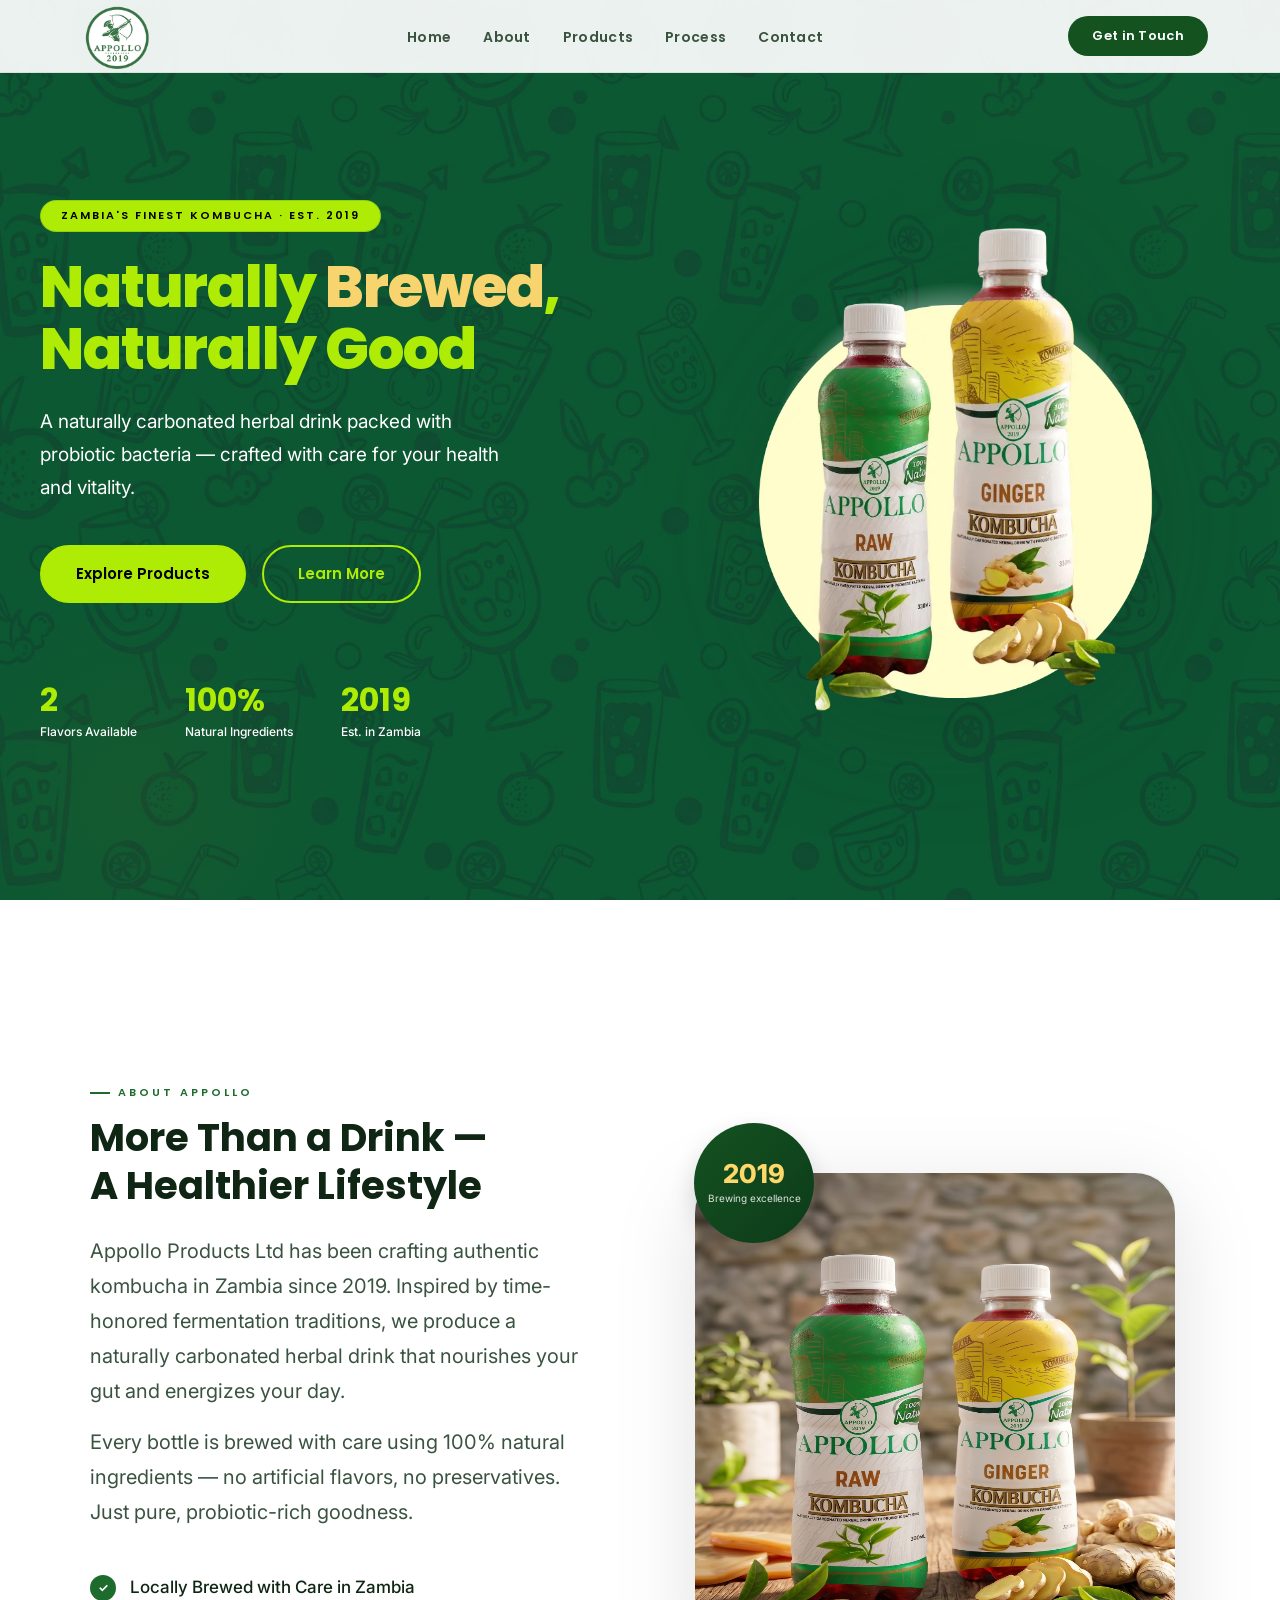
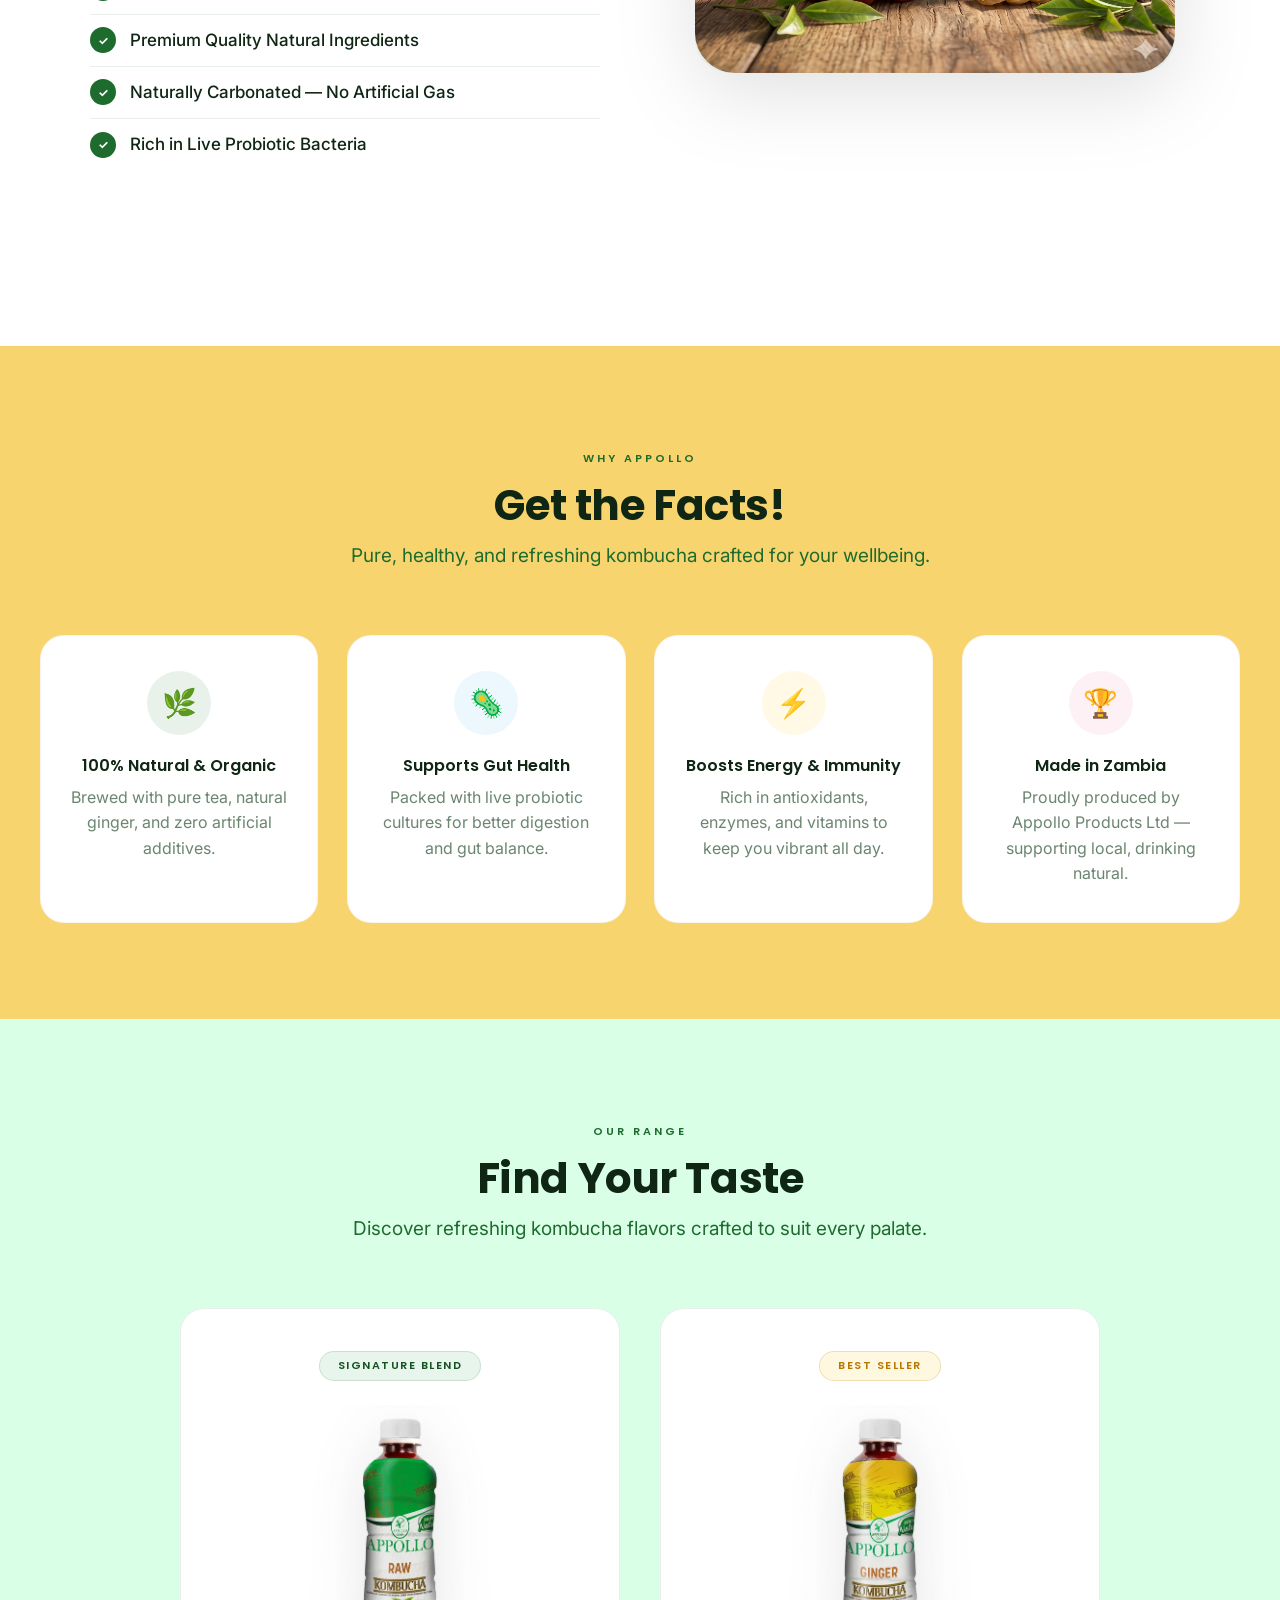
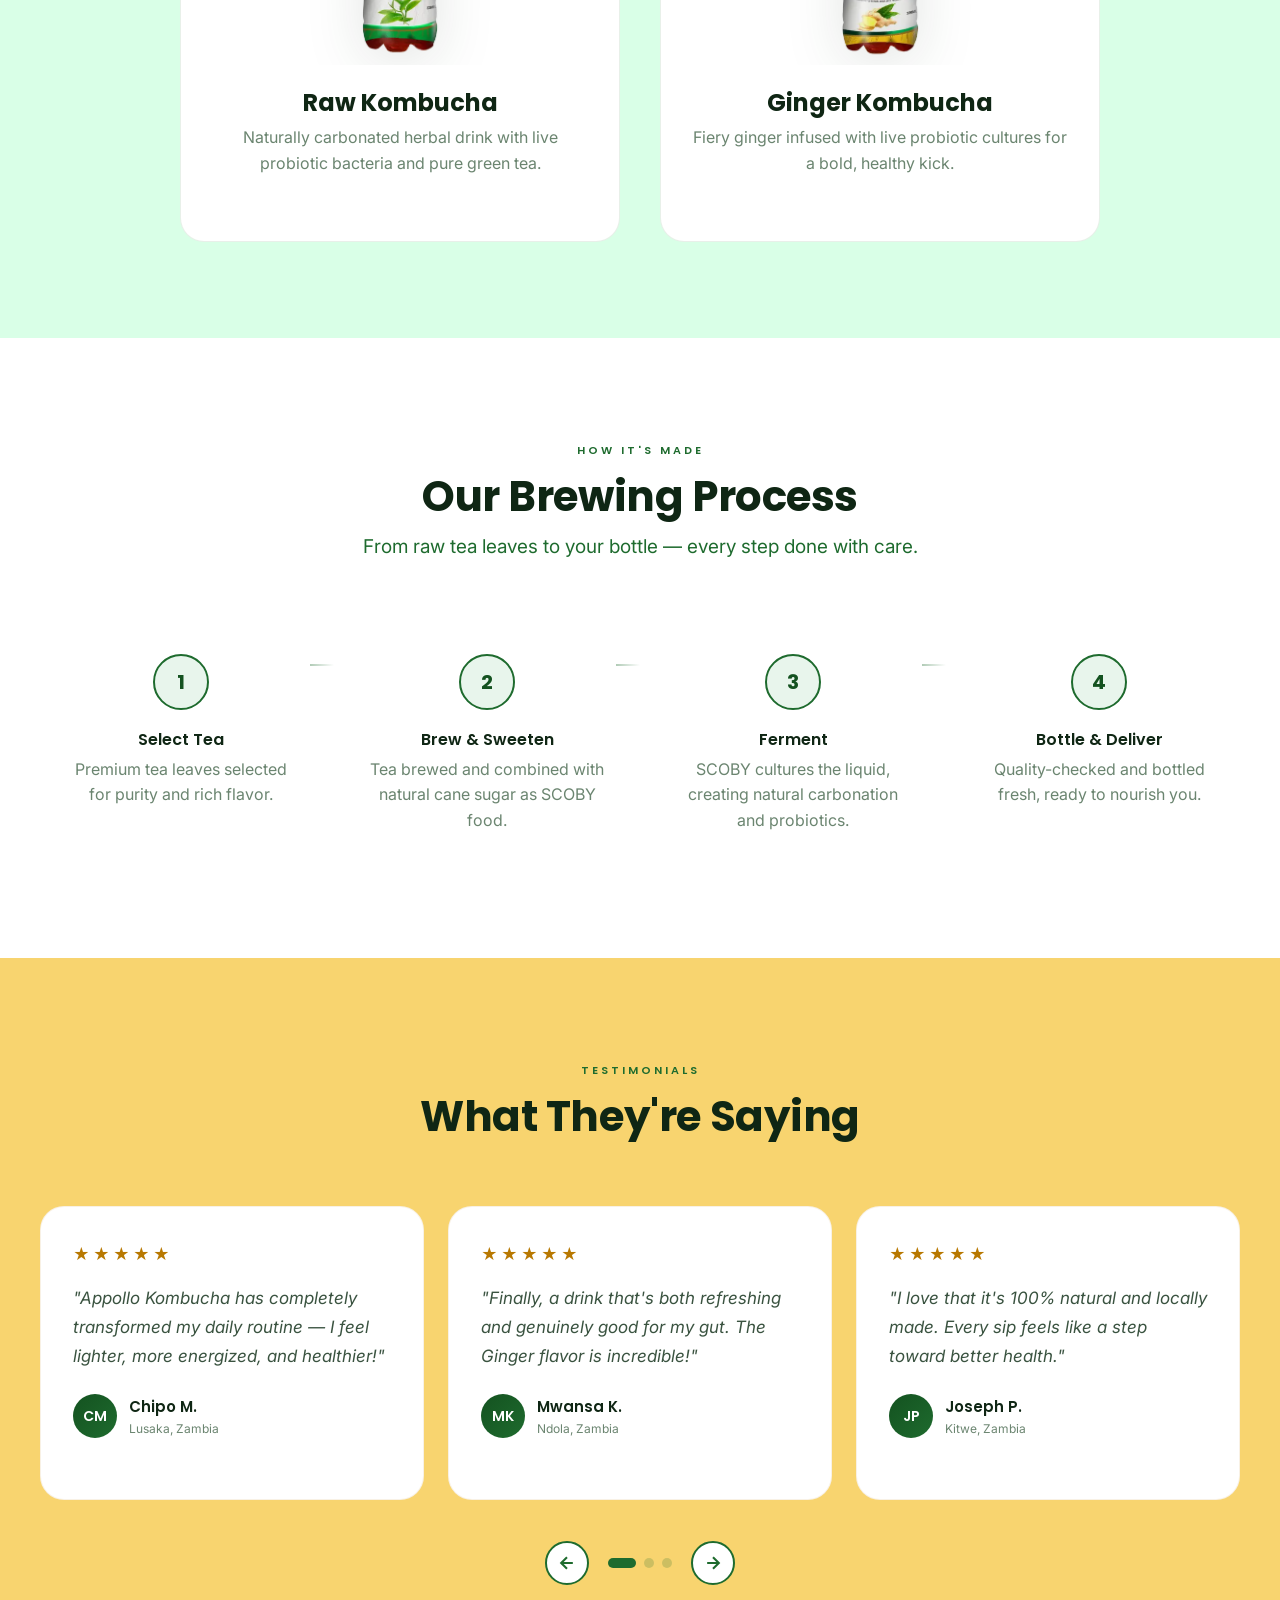
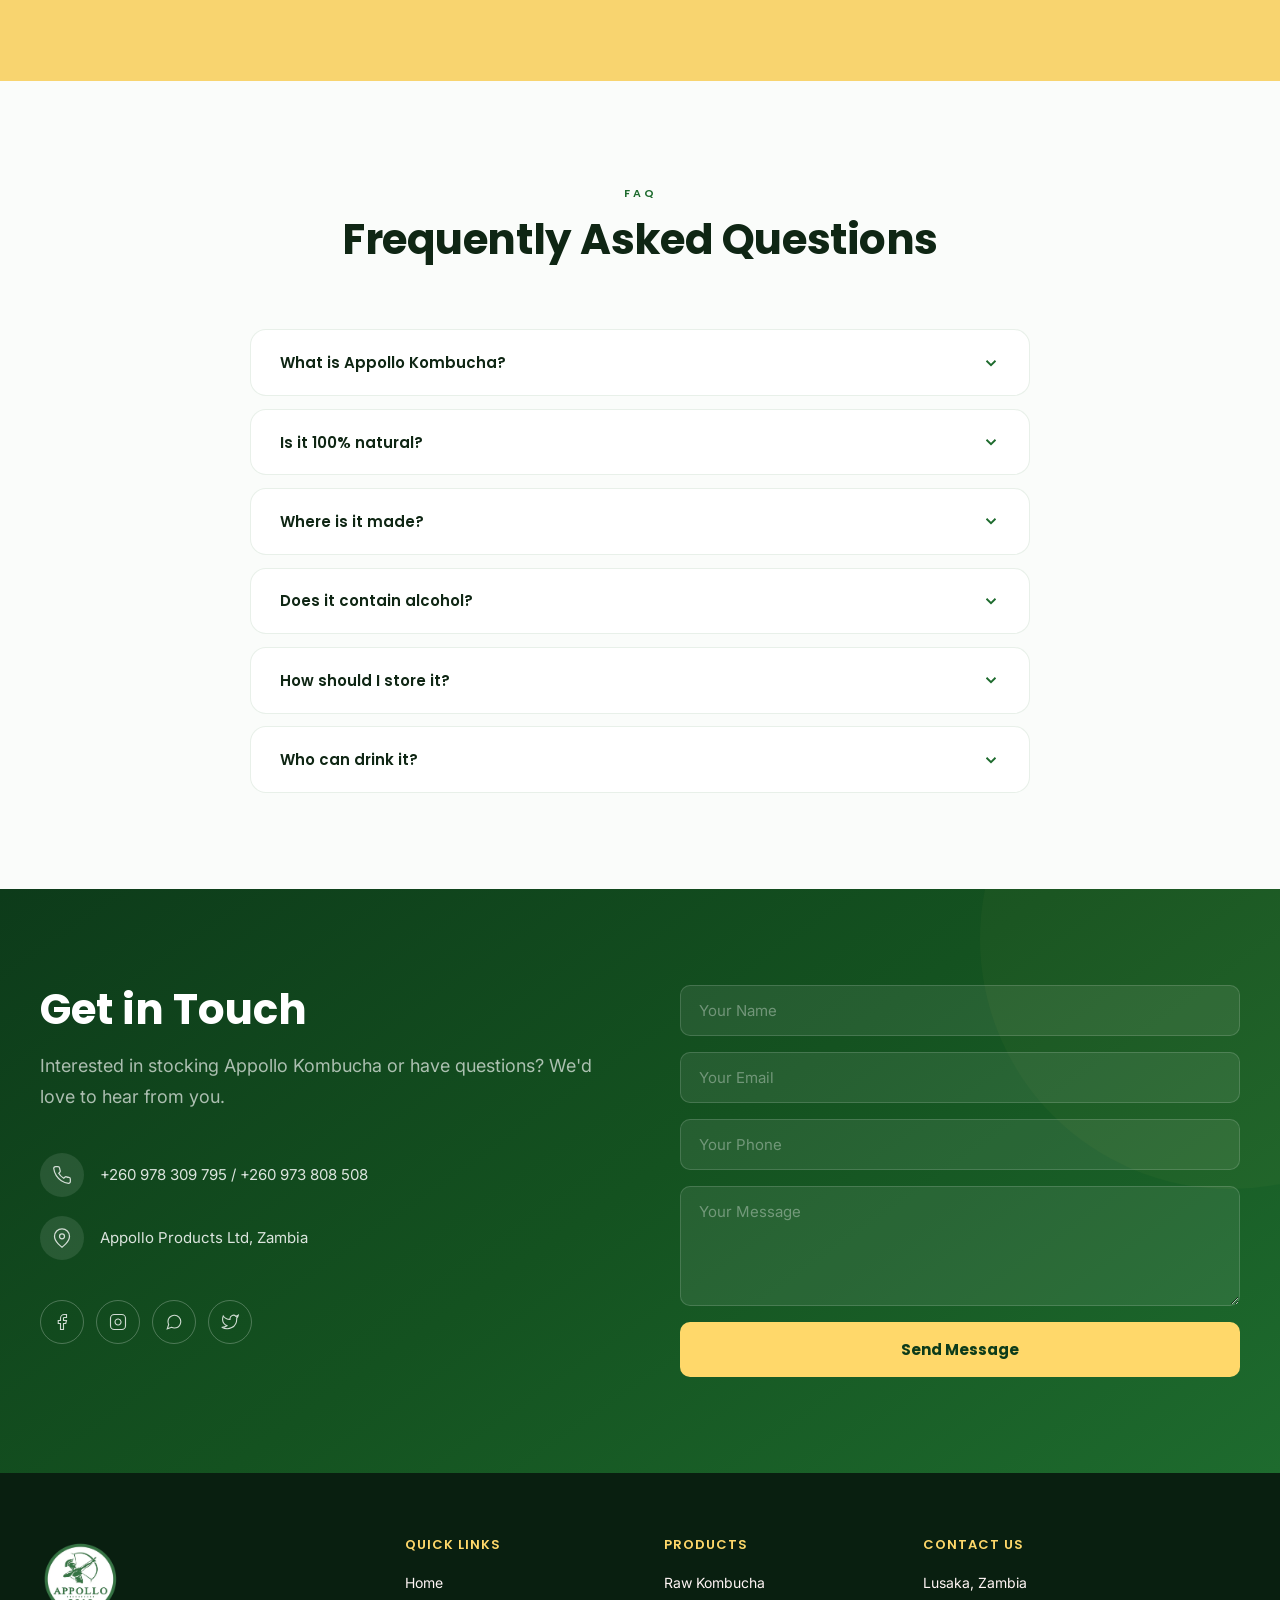
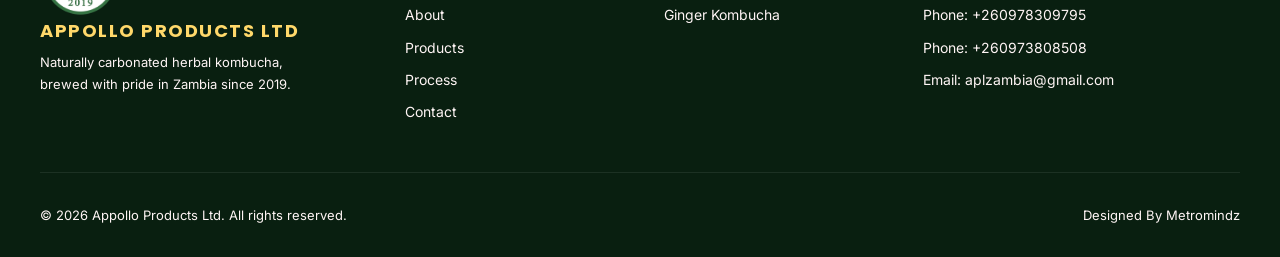
==== index.html @ c28f6962 "Add files via upload" ====
<!DOCTYPE html>
<html lang="en">

<head>
  <meta charset="UTF-8">
  <meta name="viewport" content="width=device-width, initial-scale=1.0">
  <title>Appollo Products | Home</title>
  <meta name="description"
    content="Appollo Products Ltd crafts Zambia's finest naturally carbonated kombucha since 2019. 100% natural, probiotic-rich, brewed with care.">
  <link rel="preconnect" href="https://fonts.googleapis.com">
  <link rel="preconnect" href="https://fonts.gstatic.com" crossorigin>
  <link
    href="https://fonts.googleapis.com/css2?family=Inter:wght@300;400;500;600&family=Poppins:wght@400;500;600;700;800&display=swap"
    rel="stylesheet">
  <link rel="stylesheet" href="style.css">
  <link rel="icon" type="image/ico" href="Assets/favicon.ico">

  <style>
    /* ═══════════════════════════════════════════════
       GLOBAL & RESPONSIVE FIXES
    ═══════════════════════════════════════════════ */
    html, body {
      width: 100%;
      margin: 0;
      padding: 0;
      overflow-x: hidden; /* Prevent horizontal scroll / white space on right */
      position: relative;
    }

    /* ═══════════════════════════════════════════════
       ABOUT SECTION — fixes
    ═══════════════════════════════════════════════ */

    /* Desktop: increase image size and optimize layout */
    .about-grid {
      gap: 5rem !important;
      align-items: center;
      max-width: 1100px;
      margin: 0 auto;
    }

    /* The image wrapper — larger for desktop */
    .about-img-wrap {
      position: relative;
      display: flex;
      align-items: center;
      justify-content: center;
    }

    .about-img-wrap img {
      width: 100%;
      max-width: 480px; /* Increased to 480px for better impact */
      height: auto;
      display: block;
      margin: 0 auto;
      filter: drop-shadow(0 20px 40px rgba(0,0,0,0.12));
    }

    /* Reduce vertical padding in About section to fix "empty space" */
    .about .section-inner {
      padding: 4rem 2rem !important;
    }

    /* ── TABLET (max 900px): side-by-side, compact ── */
    @media (max-width: 900px) {
      .about-grid {
        display: grid !important;
        grid-template-columns: 1fr 1fr !important;
        gap: 1.5rem !important;
        align-items: center;
      }

      .about-img-wrap img {
        max-width: 260px;
      }

      .about-visual-col {
        order: 2;
      }

      .about-text-col {
        order: 1;
      }
    }

    /* ── MOBILE (max 640px): stack, generous image size ── */
    @media (max-width: 640px) {
      .about-grid {
        display: flex !important;
        flex-direction: column !important;
        gap: 1.5rem !important;
      }

      /* Image goes above text on mobile */
      .about-visual-col {
        order: 1;
        width: 100%;
      }

      .about-text-col {
        order: 2;
        width: 100%;
      }

      .about-img-wrap {
        max-width: 300px;
        margin: 0 auto;
      }

      .about-img-wrap img {
        max-width: 100%;
        width: 100%;
      }

      /* Scale badge to match larger image */
      .since-badge {
        right: 0rem !important;
        bottom: 0.5rem !important;
        padding: 0.6rem 1rem !important;
        font-size: 13px !important;
      }

      .since-badge .year {
        font-size: 22px !important;
      }

      /* Tighten text */
      .about-text-col h2 {
        font-size: clamp(24px, 6vw, 34px) !important;
      }

      .about-text-col p {
        font-size: 15px !important;
        line-height: 1.7 !important;
        margin-bottom: 1rem !important;
      }

      .about-features li {
        font-size: 13.5px !important;
        gap: 0.5rem !important;
      }

      .about .section-inner {
        padding: 2.5rem 1.25rem !important;
      }
    }

    /* ── Very small phones (max 400px) ── */
    @media (max-width: 400px) {
      .about-img-wrap {
        max-width: 240px;
      }

      .about-text-col h2 {
        font-size: clamp(22px, 6vw, 28px) !important;
      }
    }

    /* ═══════════════════════════════════════════════
       PROCESS SECTION — reduce excessive gap between steps
    ═══════════════════════════════════════════════ */

    /* Desktop: tighten step grid */
    .process-steps {
      gap: 1.5rem !important;
    }

    .step {
      padding: 1.75rem 1.5rem !important;
    }

    /* Connector line between steps — hide on mobile */
    @media (max-width: 768px) {
      .process-steps {
        display: grid !important;
        grid-template-columns: 1fr 1fr !important;
        gap: 1rem !important;
      }

      .step {
        padding: 1.4rem 1.25rem !important;
      }

      .step-num {
        width: 42px !important;
        height: 42px !important;
        font-size: 16px !important;
        margin-bottom: 0.75rem !important;
      }

      .step h3 {
        font-size: 15px !important;
        margin-bottom: 0.4rem !important;
      }

      .step p {
        font-size: 13.5px !important;
        line-height: 1.55 !important;
      }

      .process .section-inner {
        padding-bottom: 3rem !important;
      }
    }

    @media (max-width: 480px) {
      .process-steps {
        grid-template-columns: 1fr 1fr !important;
        gap: 0.75rem !important;
      }

      .step {
        padding: 1.2rem 1rem !important;
      }

      .step p {
        font-size: 12.5px !important;
      }
    }

    @media (max-width: 360px) {
      /* Very tiny screens: single column */
      .process-steps {
        grid-template-columns: 1fr !important;
        gap: 0.75rem !important;
      }
    }

    /* ═══════════════════════════════════════════════
       GENERAL MOBILE POLISH
    ═══════════════════════════════════════════════ */

    /* Benefits grid — 2 cols on tablet/mobile */
    @media (max-width: 768px) {
      .benefits-grid {
        grid-template-columns: 1fr 1fr !important;
        gap: 1rem !important;
      }

      .benefit-card {
        padding: 1.4rem 1.2rem !important;
      }

      .benefit-card h3 {
        font-size: 14px !important;
      }

      .benefit-card p {
        font-size: 13px !important;
      }
    }

    @media (max-width: 400px) {
      .benefits-grid {
        grid-template-columns: 1fr 1fr !important;
        gap: 0.75rem !important;
      }
    }

    /* Products grid — stack on small mobile */
    @media (max-width: 540px) {
      .products-grid {
        grid-template-columns: 1fr !important;
        max-width: 320px;
        margin: 0 auto;
      }
    }

    /* Hero stats — consistent spacing and wrapping */
    @media (max-width: 480px) {
      .hero-stats {
        gap: 1.5rem 1rem !important;
        flex-wrap: wrap;
        justify-content: center;
        max-width: 100%;
      }

      .stat-item {
        min-width: 70px;
        text-align: center;
        flex: 1 1 30%;
      }
    }

    /* Contact grid — stack properly on mobile */
    @media (max-width: 768px) {
      .contact-grid {
        gap: 2rem !important;
      }
    }

    /* FAQ — tighten on mobile */
    @media (max-width: 480px) {
      .faq-q {
        font-size: 14px !important;
        padding: 1rem 1.1rem !important;
      }

      .faq-a p {
        font-size: 13.5px !important;
        padding: 0 1.1rem 1rem !important;
      }
    }

    /* Section headers — scale down gracefully */
    @media (max-width: 480px) {
      .section-header h2 {
        font-size: clamp(22px, 6vw, 30px) !important;
      }

      .section-header p {
        font-size: 14px !important;
      }
    }

    /* Footer — tighten on mobile */
    @media (max-width: 640px) {
      .footer-top {
        gap: 1.5rem !important;
      }

      .footer-brand-col {
        grid-column: 1 / -1 !important;
      }
    }
  </style>
</head>

<body>
  <!-- NAV -->
  <nav id="navbar">
    <div class="nav-inner">
      <a href="#hero" class="nav-logo" id="navLogo">
        <img src="Assets/LOGO (2).webp" alt="Appollo Logo" class="nav-logo-img">
      </a>
      <ul class="nav-links" id="navLinks">
        <li><a href="#Hero" class="nav-link active">Home</a></li>
        <li><a href="about.html" class="nav-link">About</a></li>
        <li><a href="products.html" class="nav-link">Products</a></li>
        <li><a href="process.html" class="nav-link">Process</a></li>
        <li><a href="contact.html" class="nav-link">Contact</a></li>
      </ul>
      <a href="contact.html" class="nav-cta" id="navCta">Get in Touch</a>
      <button class="mobile-toggle" id="mobileToggle" aria-label="Toggle menu">
        <span></span><span></span><span></span>
      </button>
    </div>
  </nav>

  <!-- HERO -->
  <section class="hero" id="hero">
    <div class="hero-bg-shapes">
      <div class="shape shape-1"></div>
      <div class="shape shape-2"></div>
      <div class="shape shape-3"></div>
    </div>
    <div class="hero-content">
      <div class="hero-text">
        <div class="hero-badge reveal-up">Zambia's Finest Kombucha · Est. 2019</div>
        <h1 class="reveal-up">Naturally <span>Brewed</span>,<br>Naturally Good</h1>
        <p class="hero-sub reveal-up">A naturally carbonated herbal drink packed with probiotic bacteria — crafted with
          care for your health and vitality.</p>

        <div class="hero-image mobile-hero-image reveal-up">
          <div class="hero-img-glow"></div>
          <div class="hero-img-container">
            <img src="Assets/appollo.webp" alt="Appollo Raw and Ginger Kombucha" />
          </div>
        </div>

        <div class="hero-buttons reveal-up">
          <a href="products.html" class="btn-primary">Explore Products</a>
          <a href="about.html" class="btn-outline">Learn More</a>
        </div>
        <div class="hero-stats reveal-up">
          <div class="stat-item">
            <div class="stat-num">2</div>
            <div class="stat-label">Flavors Available</div>
          </div>
          <div class="stat-item">
            <div class="stat-num">100%</div>
            <div class="stat-label">Natural Ingredients</div>
          </div>
          <div class="stat-item">
            <div class="stat-num">2019</div>
            <div class="stat-label">Est. in Zambia</div>
          </div>
        </div>
      </div>
      <div class="hero-image desktop-hero-image reveal-up">
        <div class="hero-img-glow"></div>
        <div class="hero-img-container">
          <img src="Assets/appollo.webp" alt="Appollo Raw and Ginger Kombucha" />
        </div>
      </div>
    </div>
  </section>

  <!-- ABOUT -->
  <section class="about" id="about">
    <div class="section-inner">
      <div class="about-grid">
        <div class="about-text-col reveal-left">
          <div class="section-label">About Appollo</div>
          <h2>More Than a Drink —<br>A Healthier Lifestyle</h2>
          <p>Appollo Products Ltd has been crafting authentic kombucha in Zambia since 2019. Inspired by time-honored
            fermentation traditions, we produce a naturally carbonated herbal drink that nourishes your gut and
            energizes your day.</p>
          <p>Every bottle is brewed with care using 100% natural ingredients — no artificial flavors, no preservatives.
            Just pure, probiotic-rich goodness.</p>
          <ul class="about-features">
            <li>
              <div class="check">✓</div> Locally Brewed with Care in Zambia
            </li>
            <li>
              <div class="check">✓</div> Premium Quality Natural Ingredients
            </li>
            <li>
              <div class="check">✓</div> Naturally Carbonated — No Artificial Gas
            </li>
            <li>
              <div class="check">✓</div> Rich in Live Probiotic Bacteria
            </li>
          </ul>
        </div>
        <div class="about-visual-col reveal-right">
          <div class="about-img-wrap">
            <img src="Assets/botle.png" alt="Appollo Raw Kombucha" />
            <div class="since-badge">
              <div class="year">2019</div>
              <div class="year-label">Brewing excellence</div>
            </div>
          </div>
        </div>
      </div>
    </div>
  </section>

  <!-- BENEFITS -->
  <section class="benefits" id="benefits">
    <div class="section-inner">
      <div class="section-header reveal-up">
        <div class="section-label">Why Appollo</div>
        <h2>Get the Facts!</h2>
        <p>Pure, healthy, and refreshing kombucha crafted for your wellbeing.</p>
      </div>
      <div class="benefits-grid stagger">
        <div class="benefit-card">
          <div class="benefit-icon" style="background:rgba(46,125,50,0.1);">🌿</div>
          <h3>100% Natural & Organic</h3>
          <p>Brewed with pure tea, natural ginger, and zero artificial additives.</p>
        </div>
        <div class="benefit-card">
          <div class="benefit-icon" style="background:rgba(33,150,243,0.08);">🦠</div>
          <h3>Supports Gut Health</h3>
          <p>Packed with live probiotic cultures for better digestion and gut balance.</p>
        </div>
        <div class="benefit-card">
          <div class="benefit-icon" style="background:rgba(255,193,7,0.1);">⚡</div>
          <h3>Boosts Energy & Immunity</h3>
          <p>Rich in antioxidants, enzymes, and vitamins to keep you vibrant all day.</p>
        </div>
        <div class="benefit-card">
          <div class="benefit-icon" style="background:rgba(233,30,99,0.06);">🏆</div>
          <h3>Made in Zambia</h3>
          <p>Proudly produced by Appollo Products Ltd — supporting local, drinking natural.</p>
        </div>
      </div>
    </div>
  </section>

  <!-- PRODUCTS -->
  <section class="products" id="products">
    <div class="section-inner">
      <div class="section-header reveal-up">
        <div class="section-label">Our Range</div>
        <h2>Find Your Taste</h2>
        <p>Discover refreshing kombucha flavors crafted to suit every palate.</p>
      </div>
      <div class="products-grid stagger">
        <div class="product-card" id="product-raw">
          <div class="product-badge badge-green">Signature Blend</div>
          <div class="product-img-container">
            <img src="Assets/Raww.webp" alt="Appollo Raw Kombucha" />
          </div>
          <h3>Raw Kombucha</h3>
          <p class="product-sub">Naturally carbonated herbal drink with live probiotic bacteria and pure green tea.</p>
        </div>
        <div class="product-card" id="product-ginger">
          <div class="product-badge badge-gold">Best Seller</div>
          <div class="product-img-container">
            <img src="Assets/Gingerr.webp" alt="Appollo Ginger Kombucha" />
          </div>
          <h3>Ginger Kombucha</h3>
          <p class="product-sub">Fiery ginger infused with live probiotic cultures for a bold, healthy kick.</p>
        </div>
      </div>
    </div>
  </section>

  <!-- PROCESS -->
  <section class="process" id="process">
    <div class="section-inner">
      <div class="section-header reveal-up">
        <div class="section-label">How It's Made</div>
        <h2>Our Brewing Process</h2>
        <p>From raw tea leaves to your bottle — every step done with care.</p>
      </div>
      <div class="process-steps stagger">
        <div class="step">
          <div class="step-num">1</div>
          <h3>Select Tea</h3>
          <p>Premium tea leaves selected for purity and rich flavor.</p>
        </div>
        <div class="step">
          <div class="step-num">2</div>
          <h3>Brew & Sweeten</h3>
          <p>Tea brewed and combined with natural cane sugar as SCOBY food.</p>
        </div>
        <div class="step">
          <div class="step-num">3</div>
          <h3>Ferment</h3>
          <p>SCOBY cultures the liquid, creating natural carbonation and probiotics.</p>
        </div>
        <div class="step">
          <div class="step-num">4</div>
          <h3>Bottle & Deliver</h3>
          <p>Quality-checked and bottled fresh, ready to nourish you.</p>
        </div>
      </div>
    </div>
  </section>

  <!-- TESTIMONIALS -->
  <section class="testimonials" id="testimonials">
    <div class="section-inner">
      <div class="section-header reveal-up">
        <div class="section-label">Testimonials</div>
        <h2>What They're Saying</h2>
      </div>
      <div class="testimonials-slider reveal-up" id="testimonialSlider">
        <div class="slider-track" id="sliderTrack">
          <div class="testimonial-card">
            <div class="stars">★★★★★</div>
            <p>"Appollo Kombucha has completely transformed my daily routine — I feel lighter, more energized, and healthier!"</p>
            <div class="testimonial-author">
              <div class="author-avatar">CM</div>
              <div>
                <div class="author-name">Chipo M.</div>
                <div class="author-loc">Lusaka, Zambia</div>
              </div>
            </div>
          </div>
          <div class="testimonial-card">
            <div class="stars">★★★★★</div>
            <p>"Finally, a drink that's both refreshing and genuinely good for my gut. The Ginger flavor is incredible!"</p>
            <div class="testimonial-author">
              <div class="author-avatar">MK</div>
              <div>
                <div class="author-name">Mwansa K.</div>
                <div class="author-loc">Ndola, Zambia</div>
              </div>
            </div>
          </div>
          <div class="testimonial-card">
            <div class="stars">★★★★★</div>
            <p>"I love that it's 100% natural and locally made. Every sip feels like a step toward better health."</p>
            <div class="testimonial-author">
              <div class="author-avatar">JP</div>
              <div>
                <div class="author-name">Joseph P.</div>
                <div class="author-loc">Kitwe, Zambia</div>
              </div>
            </div>
          </div>
          <div class="testimonial-card">
            <div class="stars">★★★★★</div>
            <p>"The quality is outstanding. You can tell it's made with real ingredients and true passion for wellness."</p>
            <div class="testimonial-author">
              <div class="author-avatar">TN</div>
              <div>
                <div class="author-name">Thandi N.</div>
                <div class="author-loc">Livingstone, Zambia</div>
              </div>
            </div>
          </div>
          <div class="testimonial-card">
            <div class="stars">★★★★★</div>
            <p>"I switched from sugary sodas to Appollo and my energy levels have never been better. Truly a game changer!"</p>
            <div class="testimonial-author">
              <div class="author-avatar">BM</div>
              <div>
                <div class="author-name">Bwalya M.</div>
                <div class="author-loc">Kabwe, Zambia</div>
              </div>
            </div>
          </div>
        </div>
        <div class="slider-controls">
          <button class="slider-btn" id="sliderPrev" aria-label="Previous">
            <svg width="20" height="20" viewBox="0 0 24 24" fill="none" stroke="currentColor" stroke-width="2.5"><path d="M19 12H5M12 19l-7-7 7-7"/></svg>
          </button>
          <div class="slider-dots" id="sliderDots"></div>
          <button class="slider-btn" id="sliderNext" aria-label="Next">
            <svg width="20" height="20" viewBox="0 0 24 24" fill="none" stroke="currentColor" stroke-width="2.5"><path d="M5 12h14M12 5l7 7-7 7"/></svg>
          </button>
        </div>
      </div>
    </div>
  </section>

  <!-- FAQ -->
  <section class="faq" id="faq">
    <div class="section-inner">
      <div class="section-header reveal-up">
        <div class="section-label">FAQ</div>
        <h2>Frequently Asked Questions</h2>
      </div>
      <div class="faq-list stagger">
        <div class="faq-item" id="faq-1">
          <button class="faq-q" aria-expanded="false">
            What is Appollo Kombucha?
            <span class="faq-arrow">
              <svg width="18" height="18" viewBox="0 0 24 24" fill="none" stroke="currentColor" stroke-width="2.5">
                <path d="M6 9l6 6 6-6" />
              </svg>
            </span>
          </button>
          <div class="faq-a">
            <p>A naturally carbonated herbal drink packed with probiotic bacteria, crafted to support gut health,
              immunity and overall vitality.</p>
          </div>
        </div>
        <div class="faq-item" id="faq-2">
          <button class="faq-q" aria-expanded="false">
            Is it 100% natural?
            <span class="faq-arrow">
              <svg width="18" height="18" viewBox="0 0 24 24" fill="none" stroke="currentColor" stroke-width="2.5">
                <path d="M6 9l6 6 6-6" />
              </svg>
            </span>
          </button>
          <div class="faq-a">
            <p>Yes! We use only pure tea, natural ingredients, and a live SCOBY — no artificial flavors or preservatives
              ever.</p>
          </div>
        </div>
        <div class="faq-item" id="faq-3">
          <button class="faq-q" aria-expanded="false">
            Where is it made?
            <span class="faq-arrow">
              <svg width="18" height="18" viewBox="0 0 24 24" fill="none" stroke="currentColor" stroke-width="2.5">
                <path d="M6 9l6 6 6-6" />
              </svg>
            </span>
          </button>
          <div class="faq-a">
            <p>All our kombucha is proudly brewed in Zambia by Appollo Products Ltd, combining tradition with modern
              craftsmanship.</p>
          </div>
        </div>
        <div class="faq-item" id="faq-4">
          <button class="faq-q" aria-expanded="false">
            Does it contain alcohol?
            <span class="faq-arrow">
              <svg width="18" height="18" viewBox="0 0 24 24" fill="none" stroke="currentColor" stroke-width="2.5">
                <path d="M6 9l6 6 6-6" />
              </svg>
            </span>
          </button>
          <div class="faq-a">
            <p>Our kombucha is non-alcoholic. Fermentation may produce trace amounts, always well below 0.5% ABV.</p>
          </div>
        </div>
        <div class="faq-item" id="faq-5">
          <button class="faq-q" aria-expanded="false">
            How should I store it?
            <span class="faq-arrow">
              <svg width="18" height="18" viewBox="0 0 24 24" fill="none" stroke="currentColor" stroke-width="2.5">
                <path d="M6 9l6 6 6-6" />
              </svg>
            </span>
          </button>
          <div class="faq-a">
            <p>Keep refrigerated to maintain freshness, natural carbonation, and probiotic activity.</p>
          </div>
        </div>
        <div class="faq-item" id="faq-6">
          <button class="faq-q" aria-expanded="false">
            Who can drink it?
            <span class="faq-arrow">
              <svg width="18" height="18" viewBox="0 0 24 24" fill="none" stroke="currentColor" stroke-width="2.5">
                <path d="M6 9l6 6 6-6" />
              </svg>
            </span>
          </button>
          <div class="faq-a">
            <p>Most people can enjoy it as a daily health drink. Pregnant women, children, or those with specific
              conditions should consult a doctor first.</p>
          </div>
        </div>
      </div>
    </div>
  </section>

  <!-- CONTACT -->
  <section class="contact" id="contact">
    <div class="section-inner">
      <div class="contact-grid">
        <div class="contact-info-col reveal-left">
          <h2>Get in Touch</h2>
          <p class="contact-desc">Interested in stocking Appollo Kombucha or have questions? We'd love to hear from you.</p>
          <div class="contact-info">
            <div class="contact-item">
              <div class="contact-icon">
                <svg width="20" height="20" viewBox="0 0 24 24" fill="none" stroke="currentColor" stroke-width="1.5">
                  <path d="M22 16.92v3a2 2 0 01-2.18 2 19.79 19.79 0 01-8.63-3.07 19.5 19.5 0 01-6-6 19.79 19.79 0 01-3.07-8.67A2 2 0 014.11 2h3a2 2 0 012 1.72c.127.96.361 1.903.7 2.81a2 2 0 01-.45 2.11L8.09 9.91a16 16 0 006 6l1.27-1.27a2 2 0 012.11-.45c.907.339 1.85.573 2.81.7A2 2 0 0122 16.92z" />
                </svg>
              </div>
              <span>+260 978 309 795 / +260 973 808 508</span>
            </div>
            <div class="contact-item">
              <div class="contact-icon">
                <svg width="20" height="20" viewBox="0 0 24 24" fill="none" stroke="currentColor" stroke-width="1.5">
                  <path d="M21 10c0 7-9 13-9 13s-9-6-9-13a9 9 0 0118 0z" />
                  <circle cx="12" cy="10" r="3" />
                </svg>
              </div>
              <span>Appollo Products Ltd, Zambia</span>
            </div>
          </div>
          <div class="social-links">
            <a href="#" class="social-btn" aria-label="Facebook">
              <svg width="18" height="18" viewBox="0 0 24 24" fill="none" stroke="currentColor" stroke-width="1.5">
                <path d="M18 2h-3a5 5 0 00-5 5v3H7v4h3v8h4v-8h3l1-4h-4V7a1 1 0 011-1h3z" />
              </svg>
            </a>
            <a href="#" class="social-btn" aria-label="Instagram">
              <svg width="18" height="18" viewBox="0 0 24 24" fill="none" stroke="currentColor" stroke-width="1.5">
                <rect x="2" y="2" width="20" height="20" rx="5" />
                <path d="M16 11.37A4 4 0 1112.63 8 4 4 0 0116 11.37z" />
                <line x1="17.5" y1="6.5" x2="17.51" y2="6.5" />
              </svg>
            </a>
            <a href="#" class="social-btn" aria-label="WhatsApp">
              <svg width="18" height="18" viewBox="0 0 24 24" fill="none" stroke="currentColor" stroke-width="1.5">
                <path d="M21 11.5a8.38 8.38 0 01-.9 3.8 8.5 8.5 0 01-7.6 4.7 8.38 8.38 0 01-3.8-.9L3 21l1.9-5.7a8.38 8.38 0 01-.9-3.8 8.5 8.5 0 014.7-7.6 8.38 8.38 0 013.8-.9h.5a8.48 8.48 0 018 8v.5z" />
              </svg>
            </a>
            <a href="#" class="social-btn" aria-label="Twitter">
              <svg width="18" height="18" viewBox="0 0 24 24" fill="none" stroke="currentColor" stroke-width="1.5">
                <path d="M23 3a10.9 10.9 0 01-3.14 1.53 4.48 4.48 0 00-7.86 3v1A10.66 10.66 0 013 4s-4 9 5 13a11.64 11.64 0 01-7 2c9 5 20 0 20-11.5a4.5 4.5 0 00-.08-.83A7.72 7.72 0 0023 3z" />
              </svg>
            </a>
          </div>
        </div>
        <div class="contact-form-col reveal-right">
          <div class="form-success" id="formSuccess" style="display: none; background: rgba(102, 187, 106, 0.08); border: 1px solid rgba(102, 187, 106, 0.3); color: #66bb6a; padding: 4rem 2rem; border-radius: 12px; text-align: center; flex-direction: column; align-items: center; justify-content: center; animation: fadeIn 0.4s ease-out; height: 100%;">
            <span class="form-success-icon" style="font-size: 42px; display: block; margin-bottom: 1rem;">✅</span>
            <h4 style="margin: 0 0 0.5rem 0; color: #fff; font-size: 24px;">Message Sent!</h4>
            <p style="margin: 0; font-size: 16px; color: #ffffffa6; line-height: 1.6;">Thank you for reaching out. We'll get back to you shortly.</p>
          </div>

          <form class="contact-form" id="contactForm" novalidate>
            <input type="hidden" name="access_key" value="820f38dc-11af-4af7-be88-a6ae334b7185">
            <input type="text" name="name" placeholder="Your Name" id="contactName" required />
            <div style="position: relative; width: 100%; display: flex; flex-direction: column;">
              <input type="email" name="email" placeholder="Your Email" id="contactEmail" required style="width: 100%; box-sizing: border-box;" />
              <small id="emailError" class="error-message" style="display: none; color: #ff5252; font-size: 12px; margin-top: 4px; font-weight: 500; font-family: 'Poppins', sans-serif;">Please enter a valid email address.</small>
            </div>
            <input type="tel" name="phone" placeholder="Your Phone" id="contactPhone" />
            <textarea name="message" placeholder="Your Message" id="contactMessage" required></textarea>
            <button type="submit" id="contactSubmit">Send Message</button>
          </form>
        </div>
      </div>
    </div>
  </section>

  <!-- FOOTER -->
  <footer id="footer">
    <div class="footer-inner">
      <div class="footer-top">
        <div class="footer-brand-col">
          <div class="footer-brand-row">
            <img src="Assets/LOGO (2).webp" alt="Appollo Logo" class="footer-logo-img">
            <div>
              <div class="footer-brand">APPOLLO PRODUCTS LTD</div>
              <div class="footer-tagline">Naturally carbonated herbal kombucha,<br>brewed with pride in Zambia since 2019.</div>
            </div>
          </div>
        </div>
        <div class="footer-col">
          <h4>Quick Links</h4>
          <ul>
            <li><a href="#hero">Home</a></li>
            <li><a href="about.html">About</a></li>
            <li><a href="products.html">Products</a></li>
            <li><a href="process.html">Process</a></li>
            <li><a href="contact.html">Contact</a></li>
          </ul>
        </div>
        <div class="footer-col">
          <h4>Products</h4>
          <ul>
            <li><a href="products.html">Raw Kombucha</a></li>
            <li><a href="products.html">Ginger Kombucha</a></li>
          </ul>
        </div>
        <div class="footer-col">
          <h4>Contact us</h4>
          <ul>
            <li>Lusaka, Zambia</li>
            <li><a href="tel:+260978309795">Phone: +260978309795</a></li>
            <li><a href="tel:+260973808508">Phone: +260973808508</a></li>
            <li><a href="mailto:aplzambia@gmail.com">Email: aplzambia@gmail.com</a></li>
          </ul>
        </div>
      </div>
      <div class="footer-bottom">
        <p>© 2026 Appollo Products Ltd. All rights reserved.</p>
        <p>Designed By <a href="https://metromindz.com/" target="_blank" rel="noopener noreferrer"><span>Metromindz</span></a></p>
      </div>
    </div>
  </footer>

  <script src="script.js?v=1.1"></script>
  <script>
    const form = document.getElementById("contactForm");
    const successMessage = document.getElementById("formSuccess");

    if (form) {
      form.addEventListener("submit", async function (e) {
        e.preventDefault();

        let isValid = true;
        
        // Fields
        const name = document.getElementById('contactName');
        const email = document.getElementById('contactEmail');
        const message = document.getElementById('contactMessage');
        const emailError = document.getElementById('emailError');
        
        const emailPattern = /^[^\s@]+@[^\s@]+\.[^\s@]+$/;

        // Reset styles
        [name, email, message].forEach(el => el.style.borderColor = '');
        emailError.style.display = 'none';

        // Validate Name
        if (!name.value.trim()) {
          name.style.borderColor = '#ff5252';
          isValid = false;
        }

        // Validate Email
        if (!emailPattern.test(email.value)) {
          email.style.borderColor = '#ff5252';
          emailError.textContent = 'Please enter a valid email address.';
          emailError.style.display = 'block';
          isValid = false;
        }

        // Validate Message
        if (!message.value.trim()) {
          message.style.borderColor = '#ff5252';
          isValid = false;
        }

        if (!isValid) return;

        const submitBtn = document.getElementById('contactSubmit');
        const originalText = submitBtn.textContent;
        submitBtn.textContent = 'Sending...';
        submitBtn.disabled = true;

        const formData = new FormData(form);
        try {
          const response = await fetch("https://api.web3forms.com/submit", {
            method: "POST",
            body: formData
          });
          const result = await response.json();
          if (result.success) {
            successMessage.style.display = "flex";
            form.style.display = "none";
            setTimeout(() => { 
              successMessage.style.display = "none"; 
              form.style.display = "flex";
              form.reset();
            }, 5000);
          } else {
            alert("Something went wrong!");
          }
        } catch (error) {
          alert("Network error, please try again.");
        } finally {
          submitBtn.textContent = originalText;
          submitBtn.disabled = false;
        }
      });
    }
  </script>
</body>
</html>
---- style.css ----
/* ═══════════════════════════════════════════════
   APPOLLO PRODUCTS — PREMIUM KOMBUCHA
   Clean · Modern · Fully Responsive · High-End
   ═══════════════════════════════════════════════ */

* {
  margin: 0;
  padding: 0;
  box-sizing: border-box;
}

:root {
  --green-deep: #0d3b1a;
  --green-dark: #145220;
  --green: #1e6b2e;
  --green-mid: #2a8040;
  --green-light: #e8f5ec;
  --mint: #f2faf5;
  --white: #ffffff;
  --off-white: #fafcfa;
  --cream: #fdf9f0;
  --gold: #b87800;
  --gold-light: #d4960a;
  --gold-pale: #fff8e0;
  --gold-warm: #ffd86a;
  --text-dark: #111a13;
  --text-heading: #0f2614;
  --text-body: #3a5340;
  --text-muted: #6b8570;
  --border: #1e6b2e1a;
  --shadow-sm: 0 2px 12px #0f26140f;
  --shadow-md: 0 8px 32px #0f261414;
  --shadow-lg: 0 20px 60px #0f26141f;
  --shadow-gold: 0 8px 32px #b8780026;
  --radius-sm: 10px;
  --radius-md: 16px;
  --radius-lg: 24px;
  --radius-full: 9999px;
  --ease-out: cubic-bezier(0.22, 0.68, 0, 1.1);
  --ease-bounce: cubic-bezier(0.22, 0.68, 0, 1.4);
  --transition: 0.3s ease;
}

html {
  scroll-behavior: smooth;
  overflow-x: hidden;
  max-width: 100vw;
}

body {
  font-family: 'Inter', -apple-system, BlinkMacSystemFont, 'Segoe UI', sans-serif;
  font-size: 18px;
  line-height: 1.6;
  color: var(--text-body);
  background: var(--white);
  -webkit-font-smoothing: antialiased;
  overflow-x: hidden;
  width: 100%;
  max-width: 100vw;
}

h1,
h2,
h3,
h4 {
  font-family: 'Poppins', sans-serif;
  color: var(--text-heading);
  line-height: 1.2;
  font-weight: 700;
}

a {
  text-decoration: none;
  color: inherit;
}

img {
  max-width: 100%;
  display: block;
}

button {
  cursor: pointer;
  font-family: inherit;
}

ul {
  list-style: none;
}

/* ── ANIMATIONS ── */
.reveal-up {
  opacity: 0;
  transform: translateY(40px);
  transition: opacity 0.8s var(--ease-out), transform 0.8s var(--ease-out);
}

.reveal-left {
  opacity: 0;
  transform: translateX(-50px);
  transition: opacity 0.8s ease, transform 0.8s ease;
}

.reveal-right {
  opacity: 0;
  transform: translateX(50px);
  transition: opacity 0.8s ease, transform 0.8s ease;
}

.reveal-up.visible,
.reveal-left.visible,
.reveal-right.visible {
  opacity: 1;
  transform: none;
}

.stagger>* {
  opacity: 0;
  transform: translateY(30px);
  transition: opacity 0.6s ease, transform 0.6s ease;
}

.stagger.visible>*:nth-child(1) {
  opacity: 1;
  transform: none;
  transition-delay: 0s;
}

.stagger.visible>*:nth-child(2) {
  opacity: 1;
  transform: none;
  transition-delay: .12s;
}

.stagger.visible>*:nth-child(3) {
  opacity: 1;
  transform: none;
  transition-delay: .24s;
}

.stagger.visible>*:nth-child(4) {
  opacity: 1;
  transform: none;
  transition-delay: .36s;
}

.stagger.visible>*:nth-child(5) {
  opacity: 1;
  transform: none;
  transition-delay: .48s;
}

.stagger.visible>*:nth-child(6) {
  opacity: 1;
  transform: none;
  transition-delay: .6s;
}

@keyframes slideDown {
  from {
    transform: translateY(-100%);
    opacity: 0;
  }

  to {
    transform: translateY(0);
    opacity: 1;
  }
}

@keyframes float {

  0%,
  100% {
    transform: translateY(0);
  }

  50% {
    transform: translateY(-16px);
  }
}

@keyframes pulse-blob {

  0%,
  100% {
    transform: scale(1);
    opacity: .6;
  }

  50% {
    transform: scale(1.15);
    opacity: 1;
  }
}

@keyframes fadeInBadge {
  from {
    opacity: 0;
    transform: translateY(-12px);
  }

  to {
    opacity: 1;
    transform: none;
  }
}

@keyframes heroTextIn {
  from {
    opacity: 0;
    transform: translateY(48px);
  }

  to {
    opacity: 1;
    transform: none;
  }
}

@keyframes heroImgIn {
  from {
    opacity: 0;
    transform: scale(.85) translateY(40px);
  }

  to {
    opacity: 1;
    transform: none;
  }
}

@keyframes glow-pulse {

  0%,
  100% {
    opacity: .3;
    transform: translate(-50%, -50%) scale(1);
  }

  50% {
    opacity: .5;
    transform: translate(-50%, -50%) scale(1.1);
  }
}

/* ═══════════════════════════════════════════════
   NAVIGATION
   ═══════════════════════════════════════════════ */
nav {
  position: fixed;
  top: 0;
  left: 0;
  right: 0;
  z-index: 1000;
  background: #ffffffeb;
  backdrop-filter: blur(20px);
  -webkit-backdrop-filter: blur(20px);
  border-bottom: 1px solid var(--border);
  animation: slideDown 0.6s ease both;
  transition: background var(--transition), box-shadow var(--transition);
}

nav.scrolled {
  background: #fffffff8;
  box-shadow: var(--shadow-sm);
}

.nav-inner {
  max-width: 1200px;
  margin: 0 auto;
  padding: 0 2rem;
  display: flex;
  align-items: center;
  justify-content: space-between;
  height: 72px;
}

.nav-logo {
  display: flex;
  align-items: center;
  gap: 12px;
  text-decoration: none;
  flex-shrink: 0;
  transition: transform var(--transition);
}

.nav-logo:hover {
  transform: scale(1.03);
}

.nav-logo-img {
  width: 90px;
  height: 70px;
  object-fit: contain;
  flex-shrink: 0;
}

.nav-brand-text {
  font-family: 'Poppins', sans-serif;
  font-size: 18px;
  font-weight: 700;
  color: var(--green-dark);
  letter-spacing: 2px;
}

.nav-links {
  display: flex;
  gap: 2rem;
  align-items: center;
}

.nav-link {
  font-family: 'Poppins', sans-serif;
  font-size: 14px;
  font-weight: 600;
  color: var(--text-body);
  position: relative;
  padding: 4px 0;
  transition: color var(--transition);
  letter-spacing: 0.3px;
}

.nav-link::after {
  content: '';
  position: absolute;
  bottom: -2px;
  left: 0;
  width: 0;
  height: 2px;
  background: var(--green);
  border-radius: 2px;
  transition: width 0.3s ease;
}

.nav-link:hover,
.nav-link.active {
  color: var(--green);
}

.nav-link:hover::after,
.nav-link.active::after {
  width: 100%;
}

.nav-cta {
  display: inline-flex;
  align-items: center;
  background: var(--green-dark);
  color: white;
  font-family: 'Poppins', sans-serif;
  font-size: 13px;
  font-weight: 600;
  padding: 10px 24px;
  border-radius: var(--radius-full);
  border: none;
  letter-spacing: 0.3px;
  flex-shrink: 0;
  transition: background var(--transition), transform var(--transition), box-shadow var(--transition);
}

.nav-cta:hover {
  background: var(--green-mid);
  transform: translateY(-2px);
  box-shadow: 0 6px 20px #1e6b2e4d;
}

.mobile-toggle {
  display: none;
  flex-direction: column;
  gap: 5px;
  background: none;
  border: none;
  padding: 8px;
  z-index: 1001;
}

.mobile-toggle span {
  display: block;
  width: 24px;
  height: 2px;
  background: var(--text-heading);
  border-radius: 2px;
  transition: transform 0.3s ease, opacity 0.3s ease;
}

.mobile-toggle.active span:nth-child(1) {
  transform: rotate(45deg) translate(5px, 5px);
}

.mobile-toggle.active span:nth-child(2) {
  opacity: 0;
}

.mobile-toggle.active span:nth-child(3) {
  transform: rotate(-45deg) translate(5px, -5px);
}

/* ═══════════════════════════════════════════════
   S1 — HERO (Mint Green)
   ═══════════════════════════════════════════════ */
.hero {
  position: relative;
  min-height: 100vh;
  display: flex;
  align-items: center;
  padding: 120px 2rem 80px;
  background: url("Assets/background.jpg") no-repeat center center;
  background-size: cover;
  overflow: hidden;
}

.hero-bg-shapes {
  position: absolute;
  inset: 0;
  pointer-events: none;
  overflow: hidden;
}

.shape {
  position: absolute;
  border-radius: 50%;
}

.shape-1 {
  top: -120px;
  right: -80px;
  width: 500px;
  height: 500px;
  background: radial-gradient(circle, #1e6b2e14 0%, transparent 70%);
  animation: pulse-blob 8s ease-in-out infinite;
}

.shape-2 {
  bottom: -100px;
  left: -60px;
  width: 400px;
  height: 400px;
  background: radial-gradient(circle, #b878000d 0%, transparent 70%);
  animation: pulse-blob 10s ease-in-out infinite reverse;
}

.shape-3 {
  top: 40%;
  left: 45%;
  width: 250px;
  height: 250px;
  background: radial-gradient(circle, #1e6b2e0a 0%, transparent 70%);
  animation: pulse-blob 6s ease-in-out infinite 2s;
}

.hero-content {
  max-width: 1200px;
  margin: 0 auto;
  display: grid;
  grid-template-columns: 1fr 1fr;
  gap: 4rem;
  align-items: center;
  width: 100%;
  position: relative;
  z-index: 2;
}

.hero-text {
  animation: heroTextIn 1s var(--ease-out) 0.2s both;
}

.hero-badge {
  display: inline-block;
  background:#aeeb05;
  border: 1.5px solid #1e6b2e33;
  color: black;
  font-family: 'Poppins', sans-serif;
  font-size: 11px;
  padding: 6px 20px;
  border-radius: var(--radius-full);
  letter-spacing: 2px;
  text-transform: uppercase;
  margin-bottom: 1.5rem;
  font-weight: 600;
  animation: fadeInBadge 0.7s ease 0.5s both;
}

.hero h1 {
  font-size: clamp(34px, 5vw, 58px);
  font-weight: 800;
  color: #aeeb05;
  line-height: 1.08;
  margin-bottom: 1.5rem;
  letter-spacing: -0.02em;
}

.hero h1 span {
  color: #f8d46f;
}

.hero-sub {
  font-size: 19px;
  color:#ffffff;
  line-height: 1.75;
  margin-bottom: 2.5rem;
  max-width: 480px;
}

.hero-buttons {
  display: flex;
  gap: 1rem;
  flex-wrap: wrap;
}

.btn-primary {
  display: inline-flex;
  align-items: center;
  background: #aeeb05;
  color: rgb(0, 0, 0);
  border: 2px solid  #aeeb05;
  padding: 15px 34px;
  border-radius: var(--radius-full) ;
  font-family: 'Poppins', sans-serif;
  font-size: 15px;
  font-weight: 600;
  transition: all 0.3s ease;
  position: relative;
  overflow: hidden;
}

.btn-primary:hover {
  background:var(--green-dark);
  transform: translateY(-3px);
  color:white;
  box-shadow: 0 10px 28px #1e6b2e4d;
}

.btn-outline {
  display: inline-flex;
  align-items: center;
  background: transparent;
  color: #aeeb05;
  border: 2px solid #aeeb05;
  padding: 13px 34px;
  border-radius: var(--radius-full);
  font-family: 'Poppins', sans-serif;
  font-size: 15px;
  font-weight: 600;
  transition: all 0.3s ease;
}

.btn-outline:hover {
  background: var(--green-dark);
  color: white;
  transform: translateY(-3px);
  box-shadow: 0 10px 28px #29e94f33;
}

.hero-stats {
  display: flex;
  gap: 3rem;
  margin-top: 3rem;
  padding-top: 2rem;
  border-top: 1px solid #1e6b2e1f;
  animation: heroTextIn 0.9s var(--ease-out) 0.7s both;
}

.stat-num {
  font-family: 'Poppins', sans-serif;
  font-size: 32px;
  font-weight: 700;
  color: #aeeb05;
  line-height: 1;
}

.stat-label {
  font-size: 12px;
  color: white;
  margin-top: 6px;
  font-weight: 500;
}

.hero-image {
  display: flex;
  justify-content: center;
  align-items: center;
  position: relative;
  animation: heroImgIn 1s var(--ease-out) 0.4s both;
}

.hero-img-glow {
  position: absolute;
  top: 50%;
  left: 50%;
  width: 380px;
  height: 380px;
  border-radius: 50%;
  background: radial-gradient(circle, #e8f5ece6 0%, #f2faf566 60%, transparent 70%);
  transform: translate(-50%, -50%);
  animation: glow-pulse 4s ease-in-out infinite;
  pointer-events: none;
}

.hero-img-container {
  width: 100%;
  max-width: 480px;
  height: 520px;
  display: flex;
  align-items: center;
  justify-content: center;
}

.hero-img-container img {
  width: 100%;
  height: 100%;
  object-fit: contain;
  filter: drop-shadow(0 24px 60px #0f26142e);
  animation: float 5s ease-in-out infinite;
}

.mobile-hero-image {
  display: none !important;
}

/* ── Section Utilities ── */
.section-inner {
  max-width: 1200px;
  margin: 0 auto;
}

.section-label {
  display: inline-block;
  font-family: 'Poppins', sans-serif;
  font-size: 11px;
  letter-spacing: 3px;
  text-transform: uppercase;
  color: var(--green);
  font-weight: 600;
  margin-bottom: 0.8rem;
  position: relative;
  padding-left: 28px;
}

.section-label::before {
  content: '';
  position: absolute;
  left: 0;
  top: 50%;
  width: 20px;
  height: 2px;
  background: var(--green);
  transform: translateY(-50%);
}

.section-header {
  text-align: center;
  margin-bottom: 4rem;
}

.section-header .section-label {
  padding-left: 0;
}

.section-header .section-label::before {
  display: none;
}

.section-header h2 {
  font-size: clamp(26px, 3.5vw, 42px);
  letter-spacing: -0.01em;
  margin-bottom: 0.6rem;
}

.section-header p {
  font-size: 19px;
  color: var(--green);
  max-width: 580px;
  margin: 0 auto;
  line-height: 1.6;
}

/* ═══════════════════════════════════════════════
   S2 — ABOUT (White)
   ═══════════════════════════════════════════════ */
.about {
  background: var(--white);
  padding: 7rem 2rem;
}

.about-grid {
  display: grid;
  grid-template-columns: 1fr 1fr;
  gap: 5rem;
  align-items: center;
}

.about h2 {
  font-size: clamp(26px, 3vw, 40px);
  margin-bottom: 1.5rem;
  line-height: 1.25;
}

.about p {
  font-size: 20px;
  color: var(--text-body);
  line-height: 1.75;
  margin-bottom: 1rem;
}

.about-features {
  margin-top: 2rem;
}

.about-features li {
  display: flex;
  align-items: center;
  gap: 14px;
  font-size: 17px;
  color: var(--text-heading);
  padding: 12px 0;
  border-bottom: 1px solid var(--border);
  font-weight: 500;
  transition: color var(--transition), gap var(--transition);
}

.about-features li:last-child {
  border-bottom: none;
}

.about-features li:hover {
  color: var(--green);
  gap: 18px;
}

.check {
  width: 26px;
  height: 26px;
  background: var(--green);
  border-radius: 50%;
  display: flex;
  align-items: center;
  justify-content: center;
  flex-shrink: 0;
  color: white;
  font-size: 12px;
  font-weight: 700;
  transition: transform var(--transition);
}

.about-features li:hover .check {
  transform: scale(1.15);
}

.about-img-wrap {
  max-width: 480px;
  margin:0 auto;
  position: relative; /* important for positioning badge */
  background: var(--mint);
  border-radius: 35px;
  overflow: visible;
  display: flex;
  align-items: center;
  justify-content: center;
}
.about-img-wrap:hover {
  box-shadow: var(--shadow-lg);
}

.about-img-wrap img {
  width: 90%;
  height: auto;
  max-height: 500px;
  display: block;
  border-radius: 40px;
}

.about-img-wrap:hover img {
  transform: scale(1.05);
}

.since-badge {
  position: absolute;
  top: -50px;   /* pushes outside */
  left: -1px; 
  bottom: auto;   /* pushes outside */
  width: 120px;
  height: 120px;
  border-radius: 50%;
  background: linear-gradient(135deg, var(--green-dark), var(--green-deep));
  display: flex;
  flex-direction: column;
  align-items: center;
  justify-content: center;
  text-align: center;
  color: white;
  box-shadow: 0 10px 25px rgba(0,0,0,0.15);
  z-index: 2;
}

.since-badge:hover {
  transform: translateY(-4px);
  box-shadow: 0 12px 36px #14522059;
}

.since-badge .year {
  font-size: 26px;
  font-weight: 800;
  line-height: 1;
  color: var(--gold-warm);
}


.since-badge .year-label {
  font-size: 10px;
  opacity: 0.85;
  margin-top: 3px;
  padding: 0 8px;
}
/* ═══════════════════════════════════════════════
   S3 — BENEFITS (Cream)
   ═══════════════════════════════════════════════ */
.benefits {
  background: #f8d46f;
  padding: 6rem 2rem;
}

.benefits-grid {
  display: grid;
  grid-template-columns: repeat(4, 1fr);
  gap: 1.8rem;
}

.benefit-card {
  background: var(--white);
  border-radius: var(--radius-lg);
  padding: 2.2rem 1.8rem;
  text-align: center;
  border: 1px solid #b8780014;
  transition: transform 0.35s var(--ease-bounce), box-shadow 0.35s ease;
  
}

.benefit-card:hover {
  transform: translateY(-10px) scale(1.02);
  box-shadow: var(--shadow-lg);
}

.benefit-icon {
  width: 64px;
  height: 64px;
  border-radius: 50%;
  display: flex;
  align-items: center;
  justify-content: center;
  margin: 0 auto 1.3rem;
  font-size: 28px;
  transition: transform 0.4s var(--ease-bounce);
}

.benefit-card:hover .benefit-icon {
  transform: rotate(8deg) scale(1.15);
}

.benefit-card h3 {
  font-size: 16px;
  font-weight: 600;
  margin-bottom: 0.6rem;
}

.benefit-card p {
  font-size: 16px;
  color: var(--text-muted);
  line-height: 1.6;
}

/* ═══════════════════════════════════════════════
   S4 — PRODUCTS (Mint)
   ═══════════════════════════════════════════════ */
.products {
  background: #d9ffe7;
  padding: 6rem 2rem;
}

.products-grid {
  display: grid;
  grid-template-columns: 1fr 1fr;
  gap: 2.5rem;
  max-width: 920px;
  margin: 0 auto;
}

.product-card {
  background: var(--white);
  border: 1px solid var(--border);
  border-radius: var(--radius-lg);
  padding: 2.5rem 2rem;
  text-align: center;
  position: relative;
  overflow: hidden;
  transition: transform 0.35s var(--ease-bounce), box-shadow 0.35s ease;
}

.product-card::before {
  content: '';
  position: absolute;
  top: 0;
  left: 0;
  right: 0;
  height: 4px;
  background: linear-gradient(90deg, var(--green), var(--green-mid));
  opacity: 0;
  transition: opacity var(--transition);
}

.product-card:hover::before {
  opacity: 1;
}

.product-card:hover {
  transform: translateY(-10px);
  box-shadow: var(--shadow-lg);
}

.product-badge {
  display: inline-block;
  padding: 5px 18px;
  border-radius: var(--radius-full);
  font-family: 'Poppins', sans-serif;
  font-size: 11px;
  letter-spacing: 1.5px;
  text-transform: uppercase;
  margin-bottom: 1.5rem;
  font-weight: 600;
}

.badge-green {
  background: var(--green-light);
  color: var(--green-dark);
  border: 1px solid #1e6b2e26;
}

.badge-gold {
  background: var(--gold-pale);
  color: var(--gold);
  border: 1px solid #b8780033;
}

.product-img-container {
  width: 100%;
  height: 260px;
  display: flex;
  align-items: center;
  justify-content: center;
  margin: 0 auto 1.5rem;
  overflow: hidden;
}

.product-img-container img {
  width: 500px;
  height: 250px;
  object-fit: contain;
  filter: drop-shadow(0 10px 28px #0f26141f);
  transition: transform 0.5s var(--ease-out);
}

.product-card:hover .product-img-container img {
  transform: scale(1.06) translateY(-8px);
}

.product-card h3 {
  font-size: 24px;
  font-weight: 700;
  margin-bottom: 0.5rem;
}

.product-sub {
  font-size: 16px;
  color: var(--text-muted);
  margin-bottom: 1.5rem;
  line-height: 1.6;
}

.product-meta {
  margin-bottom: 1.5rem;
}

.product-size {
  display: inline-block;
  font-family: 'Poppins', sans-serif;
  font-size: 13px;
  color: var(--green);
  border: 1px solid #1e6b2e40;
  padding: 5px 16px;
  border-radius: var(--radius-sm);
  font-weight: 600;
}

.btn-product {
  background: var(--green-dark);
  color: white;
  border: none;
  padding: 12px 30px;
  border-radius: var(--radius-full);
  font-family: 'Poppins', sans-serif;
  font-size: 14px;
  font-weight: 600;
  transition: all 0.3s ease;
}

.btn-product:hover {
  background: var(--green-mid);
  transform: translateY(-2px);
  box-shadow: 0 8px 24px #1e6b2e40;
}

/* ═══════════════════════════════════════════════
   S5 — PROCESS (White)
   ═══════════════════════════════════════════════ */
.process {
  background: var(--white);
  padding: 6rem 2rem;
}

.process-steps {
  display: grid;
  grid-template-columns: repeat(4, 1fr);
  gap: 1.5rem;
}

.step {
  text-align: center;
  position: relative;
  padding: 1.5rem 1rem;
}

.step:not(:last-child)::after {
  content: '';
  position: absolute;
  top: 38px;
  right: -0.75rem;
  width: 1.5rem;
  height: 2px;
  background: linear-gradient(90deg, var(--green), transparent);
  opacity: 0.35;
}

.step-num {
  width: 56px;
  height: 56px;
  border-radius: 50%;
  background: var(--green-light);
  border: 2px solid var(--green);
  color: var(--green-dark);
  display: flex;
  align-items: center;
  justify-content: center;
  font-family: 'Poppins', sans-serif;
  font-size: 20px;
  font-weight: 700;
  margin: 0 auto 1.2rem;
  transition: all 0.35s var(--ease-bounce);
}

.step:hover .step-num {
  background: var(--green-dark);
  color: white;
  transform: scale(1.12);
  box-shadow: 0 8px 24px #1e6b2e4d;
}

.step h3 {
  font-size: 16px;
  font-weight: 600;
  margin-bottom: 0.5rem;
  transition: color var(--transition);
}

.step:hover h3 {
  color: var(--green);
}

.step p {
  font-size: 16px;
  color: var(--text-muted);
  line-height: 1.6;
}

/* ═══════════════════════════════════════════════
   S6 — TESTIMONIALS SLIDER (Gold Pale)
   ═══════════════════════════════════════════════ */
.testimonials {
  background: #f8d46f;
  padding: 6rem 2rem;
}

.testimonials-slider {
  position: relative;
  overflow: hidden;
  max-width: 100%;
}

.slider-track {
  display: flex;
  gap: 1.5rem;
  transition: transform 0.5s cubic-bezier(0.25, 0.46, 0.45, 0.94);
  will-change: transform;
}

.testimonial-card {
  background: var(--white);
  border-radius: var(--radius-lg);
  padding: 2.2rem 2rem 2rem;
  border: 1px solid #b878001a;
  flex: 0 0 calc(33.333% - 1rem);
  min-width: 0;
  transition: transform 0.35s ease, box-shadow 0.35s ease;
}

.testimonial-card:hover {
  transform: translateY(-6px);
  box-shadow: var(--shadow-gold);
}

.stars {
  color: var(--gold);
  font-size: 16px;
  margin-bottom: 1rem;
  letter-spacing: 3px;
}

.testimonial-card p {
  font-size: 17px;
  color: var(--text-body);
  line-height: 1.7;
  margin-bottom: 1.5rem;
  font-style: italic;
}

.testimonial-author {
  display: flex;
  align-items: center;
  gap: 12px;
}

.author-avatar {
  width: 44px;
  height: 44px;
  border-radius: 50%;
  background: linear-gradient(135deg, var(--green-dark), var(--green));
  color: white;
  display: flex;
  align-items: center;
  justify-content: center;
  font-family: 'Poppins', sans-serif;
  font-size: 14px;
  font-weight: 600;
  flex-shrink: 0;
  transition: transform var(--transition);
}

.testimonial-card:hover .author-avatar {
  transform: scale(1.1);
}

.author-name {
  font-family: 'Poppins', sans-serif;
  font-size: 15px;
  font-weight: 600;
  color: var(--text-heading);
}

.author-loc {
  font-size: 12px;
  color: var(--text-muted);
}

.slider-controls {
  display: flex;
  align-items: center;
  justify-content: center;
  gap: 1.2rem;
  margin-top: 2.5rem;
}

.slider-btn {
  width: 44px;
  height: 44px;
  border-radius: 50%;
  border: 2px solid var(--green);
  background: var(--white);
  color: var(--green);
  display: flex;
  align-items: center;
  justify-content: center;
  transition: all var(--transition);
  flex-shrink: 0;
}

.slider-btn:hover {
  background: var(--green-dark);
  border-color: var(--green-dark);
  color: white;
  transform: scale(1.08);
}

.slider-dots {
  display: flex;
  gap: 8px;
  align-items: center;
}

.slider-dot {
  width: 10px;
  height: 10px;
  border-radius: 50%;
  background: #1e6b2e33;
  cursor: pointer;
  transition: all var(--transition);
  border: none;
  padding: 0;
}

.slider-dot.active {
  background: var(--green);
  width: 28px;
  border-radius: 8px;
}

/* ═══════════════════════════════════════════════
   S7 — FAQ (Off-White)
   ═══════════════════════════════════════════════ */
.faq {
  background: var(--off-white);
  padding: 6rem 2rem;
}

.faq-list {
  max-width: 780px;
  margin: 0 auto;
  display: flex;
  flex-direction: column;
  gap: 0.8rem;
}

.faq-item {
  background: var(--white);
  border-radius: var(--radius-md);
  border: 1px solid var(--border);
  overflow: hidden;
  transition: box-shadow var(--transition), border-color var(--transition);
}

.faq-item:hover,
.faq-item.open {
  border-color: #1e6b2e40;
  box-shadow: 0 6px 24px #1e6b2e0f;
}

.faq-q {
  width: 100%;
  padding: 1.3rem 1.8rem;
  background: none;
  border: none;
  display: flex;
  align-items: center;
  justify-content: space-between;
  font-family: 'Poppins', sans-serif;
  font-size: 15px;
  font-weight: 600;
  color: var(--text-heading);
  text-align: left;
  transition: color var(--transition);
}

.faq-q:hover {
  color: var(--green);
}

.faq-arrow {
  display: flex;
  align-items: center;
  justify-content: center;
  transition: transform 0.3s ease;
  color: var(--green);
  flex-shrink: 0;
}

.faq-item.open .faq-arrow {
  transform: rotate(180deg);
}

.faq-a {
  max-height: 0;
  overflow: hidden;
  transition: max-height 0.4s ease, padding 0.4s ease;
  padding: 0 1.8rem;
}

.faq-item.open .faq-a {
  max-height: 200px;
  padding: 0 1.8rem 1.3rem;
}

.faq-a p {
  font-size: 16px;
  color: var(--text-muted);
  line-height: 1.7;
}

/* ═══════════════════════════════════════════════
   S8 — CONTACT (Dark Green)
   ═══════════════════════════════════════════════ */
.contact {
  background: linear-gradient(145deg, var(--green-deep), var(--green-dark), var(--green));
  padding: 6rem 2rem;
  position: relative;
  overflow: hidden;
}

.contact::before {
  content: '';
  position: absolute;
  top: -200px;
  right: -200px;
  width: 500px;
  height: 500px;
  border-radius: 50%;
  background: #ffd86a08;
}

.contact-grid {
  display: grid;
  grid-template-columns: 1fr 1fr;
  gap: 5rem;
  align-items: start;
}

.contact-info-col h2 {
  font-size: clamp(26px, 3.5vw, 42px);
  color: white;
  margin-bottom: 1rem;
}

.contact-desc {
  color: #ffffffa6;
  font-size: 18px;
  line-height: 1.7;
  margin-bottom: 2.5rem;
}

.contact-info {
  display: flex;
  flex-direction: column;
  gap: 1.2rem;
  margin-bottom: 2.5rem;
}

.contact-item {
  display: flex;
  align-items: center;
  gap: 16px;
  color: #ffffffd9;
  font-size: 15px;
  transition: gap var(--transition);
}

.contact-item:hover {
  gap: 20px;
}

.contact-icon {
  width: 44px;
  height: 44px;
  border-radius: 50%;
  background: #ffffff1a;
  display: flex;
  align-items: center;
  justify-content: center;
  flex-shrink: 0;
  color: #ffffffcc;
  transition: background var(--transition), transform var(--transition);
}

.contact-item:hover .contact-icon {
  background: #ffffff2e;
  transform: scale(1.08);
}

.social-links {
  display: flex;
  gap: 12px;
}

.social-btn {
  width: 44px;
  height: 44px;
  border-radius: 50%;
  border: 1.5px solid #ffffff40;
  background: transparent;
  color: #ffffffcc;
  display: flex;
  align-items: center;
  justify-content: center;
  transition: all var(--transition);
}

.social-btn:hover {
  background: #ffffff26;
  transform: translateY(-3px) scale(1.08);
  border-color: var(--gold-warm);
  color: var(--gold-warm);
}

.contact-form {
  display: flex;
  flex-direction: column;
  gap: 1rem;
}

.contact-form input,
.contact-form textarea {
  background: #ffffff14;
  border: 1.5px solid #ffffff26;
  border-radius: var(--radius-sm);
  padding: 15px 18px;
  color: white;
  font-family: 'Inter', sans-serif;
  font-size: 15px;
  outline: none;
  transition: border-color var(--transition), background var(--transition), transform var(--transition);
}

.contact-form input::placeholder,
.contact-form textarea::placeholder {
  color: #ffffff59;
}

.contact-form input:focus,
.contact-form textarea:focus {
  border-color: #ffd86a80;
  background: #ffffff1f;
  transform: translateY(-1px);
}

.contact-form textarea {
  min-height: 120px;
  resize: vertical;
}

.contact-form button {
  background: var(--gold-warm);
  color: var(--green-deep);
  border: none;
  padding: 16px;
  border-radius: var(--radius-sm);
  font-family: 'Poppins', sans-serif;
  font-size: 15px;
  font-weight: 700;
  transition: all 0.3s ease;
}

.contact-form button:hover {
  background: #ffe88a;
  transform: translateY(-3px);
  box-shadow: 0 10px 28px #00000033;
}

/* ═══════════════════════════════════════════════
   FOOTER
   ═══════════════════════════════════════════════ */
footer {
  background: #091f10;
  padding: 4rem 2rem 2rem;
}

.footer-inner {
  max-width: 1200px;
  margin: 0 auto;
}

.footer-top {
  display: grid;
  grid-template-columns: 1.5fr 1fr 1fr 1.5fr;
  gap: 3rem;
  padding-bottom: 3rem;
  border-bottom: 1px solid #ffffff14;
}

.footer-brand-row {
    display: flex;
  flex-direction: column;   /* 🔥 makes logo go above */
  align-items: flex-start; 
}

.footer-logo-img {
  width: 80px;
  height: 80px;
  object-fit: contain;
  flex-shrink: 0;
}

.footer-brand {
  font-family: 'Poppins', sans-serif;
  color: var(--gold-warm);
  font-size: 18px;
  font-weight: 700;
  margin-bottom: 0.3rem;
  letter-spacing: 1.5px;
}

.footer-tagline {
  color: rgb(255, 245, 245);
  font-size: 13px;
  line-height: 1.7;
}

.footer-col h4 {
  font-family: 'Poppins', sans-serif;
  color: var(--gold-warm);
  font-size: 13px;
  font-weight: 600;
  margin-bottom: 1.2rem;
  letter-spacing: 1px;
  text-transform: uppercase;
}

.footer-col ul {
  display: flex;
  flex-direction: column;
  gap: 10px;
}

.footer-col li {
  color: rgb(255, 245, 245);
  font-size: 14px;
  line-height: 1.6;
}

.footer-col a {
  color: rgb(255, 245, 245);
  font-size: 14px;
  transition: color var(--transition), padding-left var(--transition);
}

.footer-col a:hover {
  color: var(--gold-warm);
  padding-left: 6px;
}

.footer-bottom {
  display: flex;
  justify-content: space-between;
  align-items: center;
  padding-top: 2rem;
  color: rgb(255, 245, 245);
  font-size: 13px;
}

/* ═══════════════════════════════════════════════
   RESPONSIVE
   ═══════════════════════════════════════════════ */
@media (max-width:1100px) {
  .nav-inner {
    padding: 0 1.5rem;
  }

  .hero-content {
    grid-template-columns: 1fr;
    text-align: center;
    gap: 2.5rem;
  }

  .hero-sub {
    margin: 0 auto 2.5rem;
  }

  .hero-buttons {
    justify-content: center;
  }

  .hero-stats {
    justify-content: center;
  }

  .desktop-hero-image {
    display: none !important;
  }

  .mobile-hero-image {
    display: flex !important;
    margin-bottom: 2.5rem;
  }

  .about-grid {
    gap: 3rem;
  }

  .benefits-grid {
    grid-template-columns: repeat(2, 1fr);
  }

  .process-steps {
    grid-template-columns: repeat(2, 1fr);
    gap: 2rem;
  }

  .step:not(:last-child)::after {
    display: none;
  }

  .testimonial-card {
    flex: 0 0 calc(50% - 0.75rem);
  }
}

@media (max-width:768px) {
  .nav-links {
    position: fixed;
    top: 0;
    right: 0;
    width: 280px;
    height: 100vh;
    background: var(--white);
    flex-direction: column;
    padding: 100px 2rem 2rem;
    gap: 0;
    box-shadow: -8px 0 32px #0000001a;
    transform: translateX(100%);
    transition: transform 0.4s ease;
    z-index: 999;
    visibility: hidden;
  }
  .nav-links.open {
    transform: translateX(0);
    visibility: visible;
  }

  .nav-links li {
    border-bottom: 1px solid var(--border);
  }

  .nav-link {
    display: block;
    padding: 16px 0;
    font-size: 16px;
  }

  .nav-cta {
    display: none;
  }

  .mobile-toggle {
    display: flex;
  }

  .nav-brand-text {
    display: none;
  }

  .hero {
    padding: 110px 1.5rem 50px;
    min-height: auto;
  }

  .hero-buttons {
    justify-content: center;
  }

  .hero-stats {
    justify-content: center;
    gap: 2rem;
  }

  .hero-img-container {
    max-width: 340px;
    height: 380px;
    margin: 0 auto;
  }

  .hero-img-glow {
    width: 260px;
    height: 260px;
  }

  .about {
    padding: 5rem 1.5rem;
  }

  .about-grid {
    grid-template-columns: 1fr;
    gap: 3rem;
    text-align: center;
  }

  .section-label {
    padding-left: 0;
  }

  .section-label::before {
    display: none;
  }

  .about-features li {
    justify-content: center;
  }

  .benefits,
  .products,
  .process,
  .testimonials,
  .faq {
    padding: 5rem 1.5rem;
  }

  .benefits-grid {
    grid-template-columns: 1fr 1fr;
    gap: 1.2rem;
  }

  .products-grid {
    grid-template-columns: 1fr;
    max-width: 420px;
    margin: 0 auto;
  }

  .process-steps {
    grid-template-columns: 1fr 1fr;
  }

  .testimonial-card {
    flex: 0 0 100%;
  }

  .contact {
    padding: 5rem 1.5rem;
  }

  .contact-grid {
    grid-template-columns: 1fr;
    gap: 3rem;
  }
  .footer-brand {
    text-align: center;
  }

  .footer-top {
    grid-template-columns: 1fr;
    gap: 2rem;
    text-align: center;
  }

     .footer-brand-row {
    align-items: center;     /* center logo horizontally */
    text-align: center;      /* center text */
  }
  

  .footer-col ul {
    align-items: center;
  }

  .footer-bottom {
    flex-direction: column;
    gap: 1rem;
    text-align: center;
  }
}

@media (max-width:576px) {
  .hero h1 {
    font-size: 30px;
  }

  .hero-badge {
    font-size: 10px;
    padding: 5px 14px;
    letter-spacing: 1.5px;
  }

  .hero-sub {
    font-size: 15px;
  }

  .hero-stats {
    flex-wrap: wrap;
    gap: 1.5rem;
  }

  .stat-num {
    font-size: 26px;
  }

  .hero-img-container {
    max-width: 280px;
    height: 310px;
  }

  .hero-img-glow {
    width: 200px;
    height: 200px;
  }

  .about h2,
  .section-header h2 {
    font-size: 24px;
  }

  .about-img-wrap {
    height: 260px;
    padding: 1.5rem;
  }

  .since-badge .year {
    font-size: 36px;
  }

  .benefit-card {
    padding: 1.5rem 1.2rem;
  }

  .process-steps {
    grid-template-columns: 1fr;
  }

  .section-header {
    margin-bottom: 3rem;
  }
}

@media (max-width:400px) {
  .nav-inner {
    padding: 0 1rem;
    height: 72px;
  }

  .nav-logo-img {
    width: 80px;
    height: 60px;
  }

  .hero {
    padding: 96px 1rem 40px;
  }

  .hero h1 {
    font-size: 26px;
  }

  .hero-sub {
    font-size: 14px;
  }

  .hero-buttons {
    flex-direction: column;
    width: 100%;
  }

  .btn-primary,
  .btn-outline {
    width: 100%;
    justify-content: center;
    padding: 14px 20px;
    font-size: 14px;
  }

  .hero-stats {
    flex-direction: column;
    gap: 1rem;
    text-align: center;
  }

  .hero-img-container {
    max-width: 220px;
    height: 250px;
  }

  .about,
  .benefits,
  .products,
  .process,
  .testimonials,
  .faq {
    padding: 3.5rem 1rem;
  }

  .contact {
    padding: 3.5rem 1rem;
  }

  .section-header {
    margin-bottom: 2.5rem;
  }

  .benefits-grid {
    grid-template-columns: 1fr;
  }

  .contact-info-col h2 {
    font-size: 24px;
  }

  .faq-q {
    padding: 1rem 1.2rem;
    font-size: 14px;
  }

  .faq-a {
    padding: 0 1.2rem;
  }

  .faq-item.open .faq-a {
    padding: 0 1.2rem 1rem;
  }

  footer {
    padding: 2.5rem 1rem 1.5rem;
  }

  .footer-brand {
    font-size: 15px;
    text-align: center;
  }

  .footer-logo-img {
    width: 80px;
    height: 70px;
  }
}
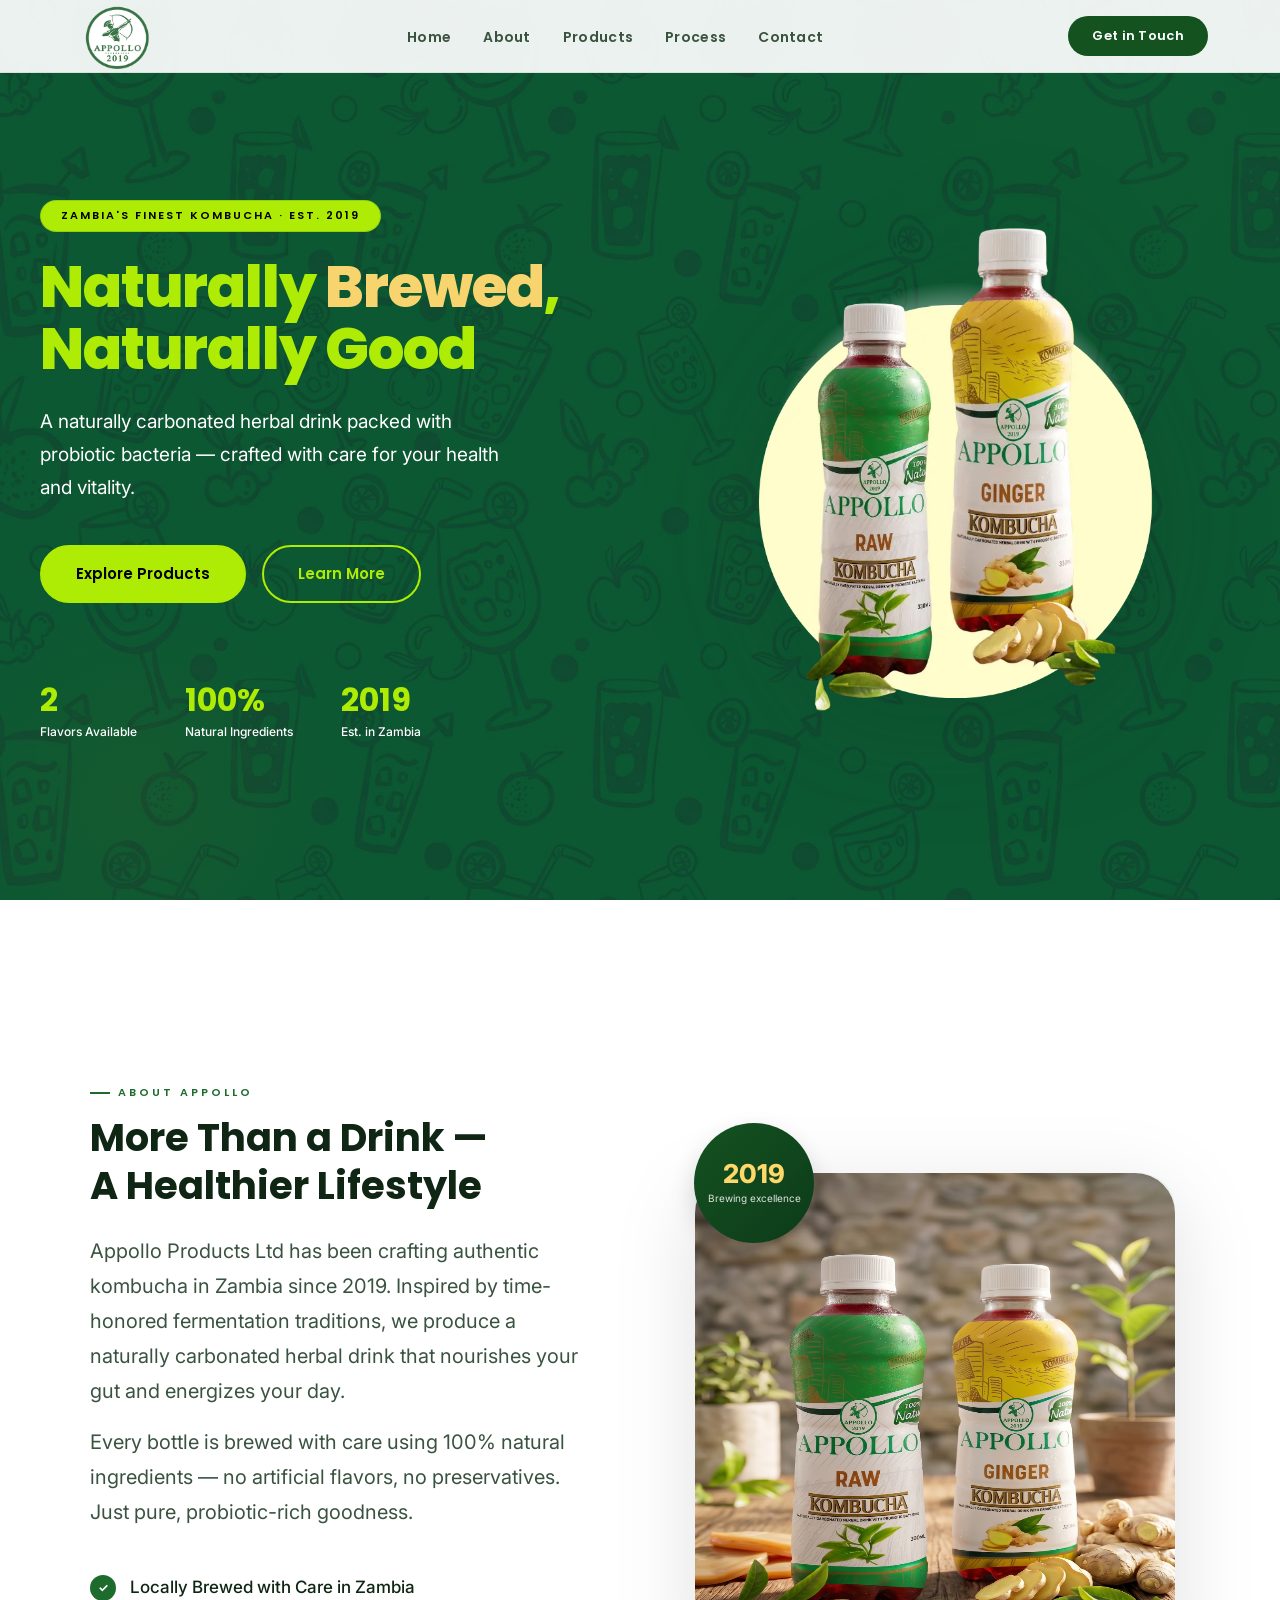
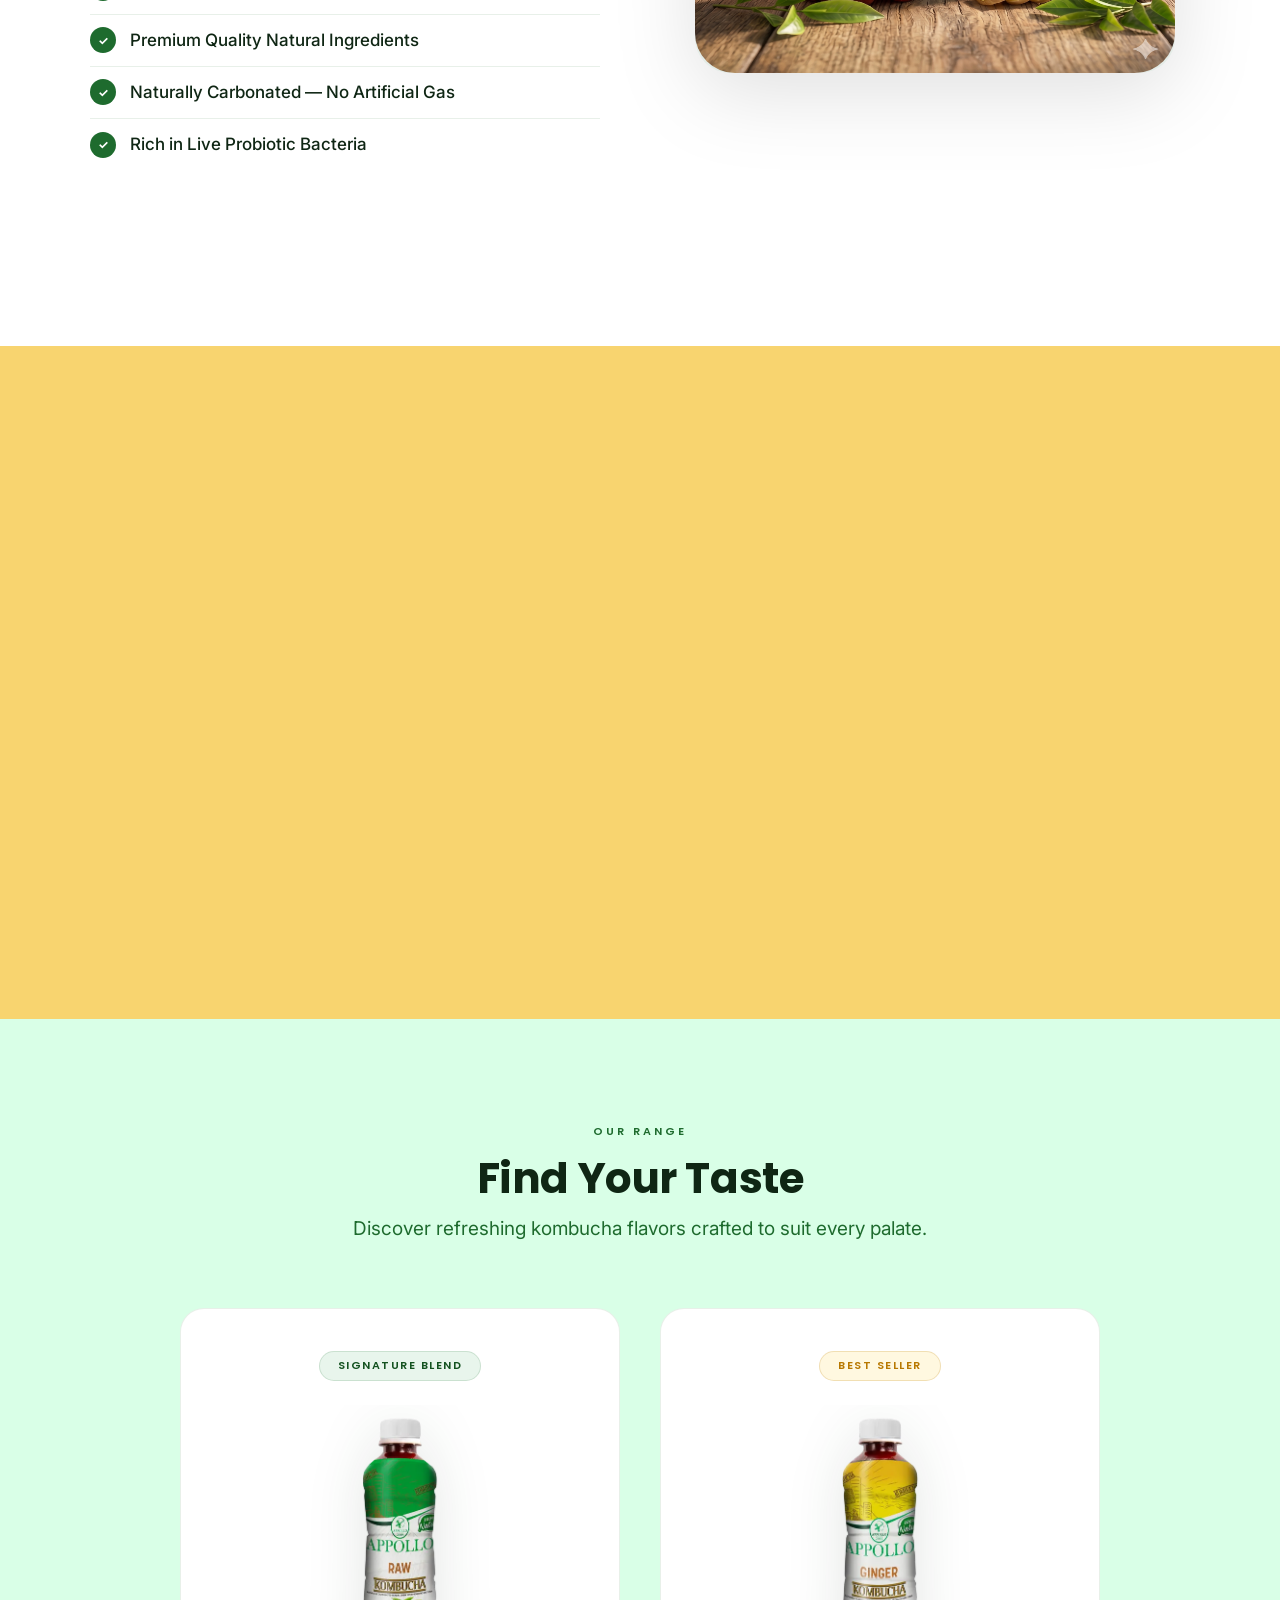
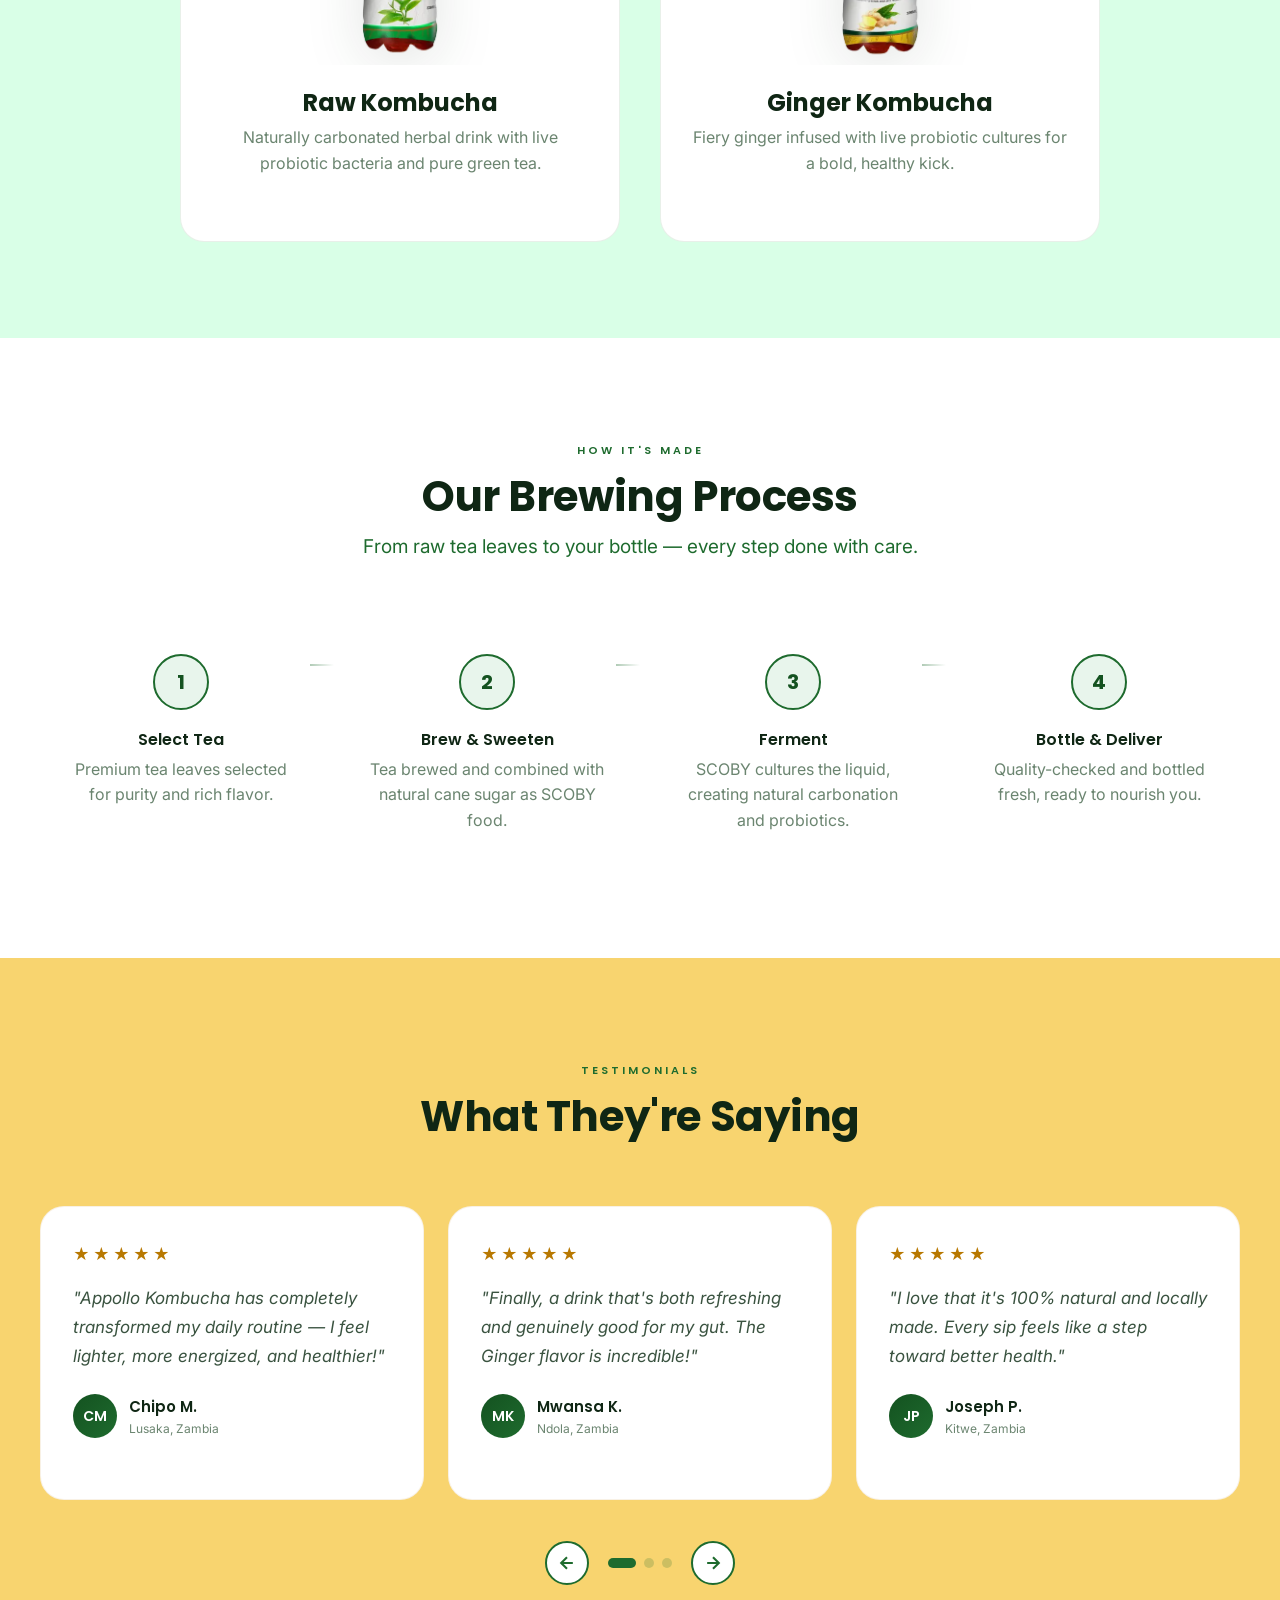
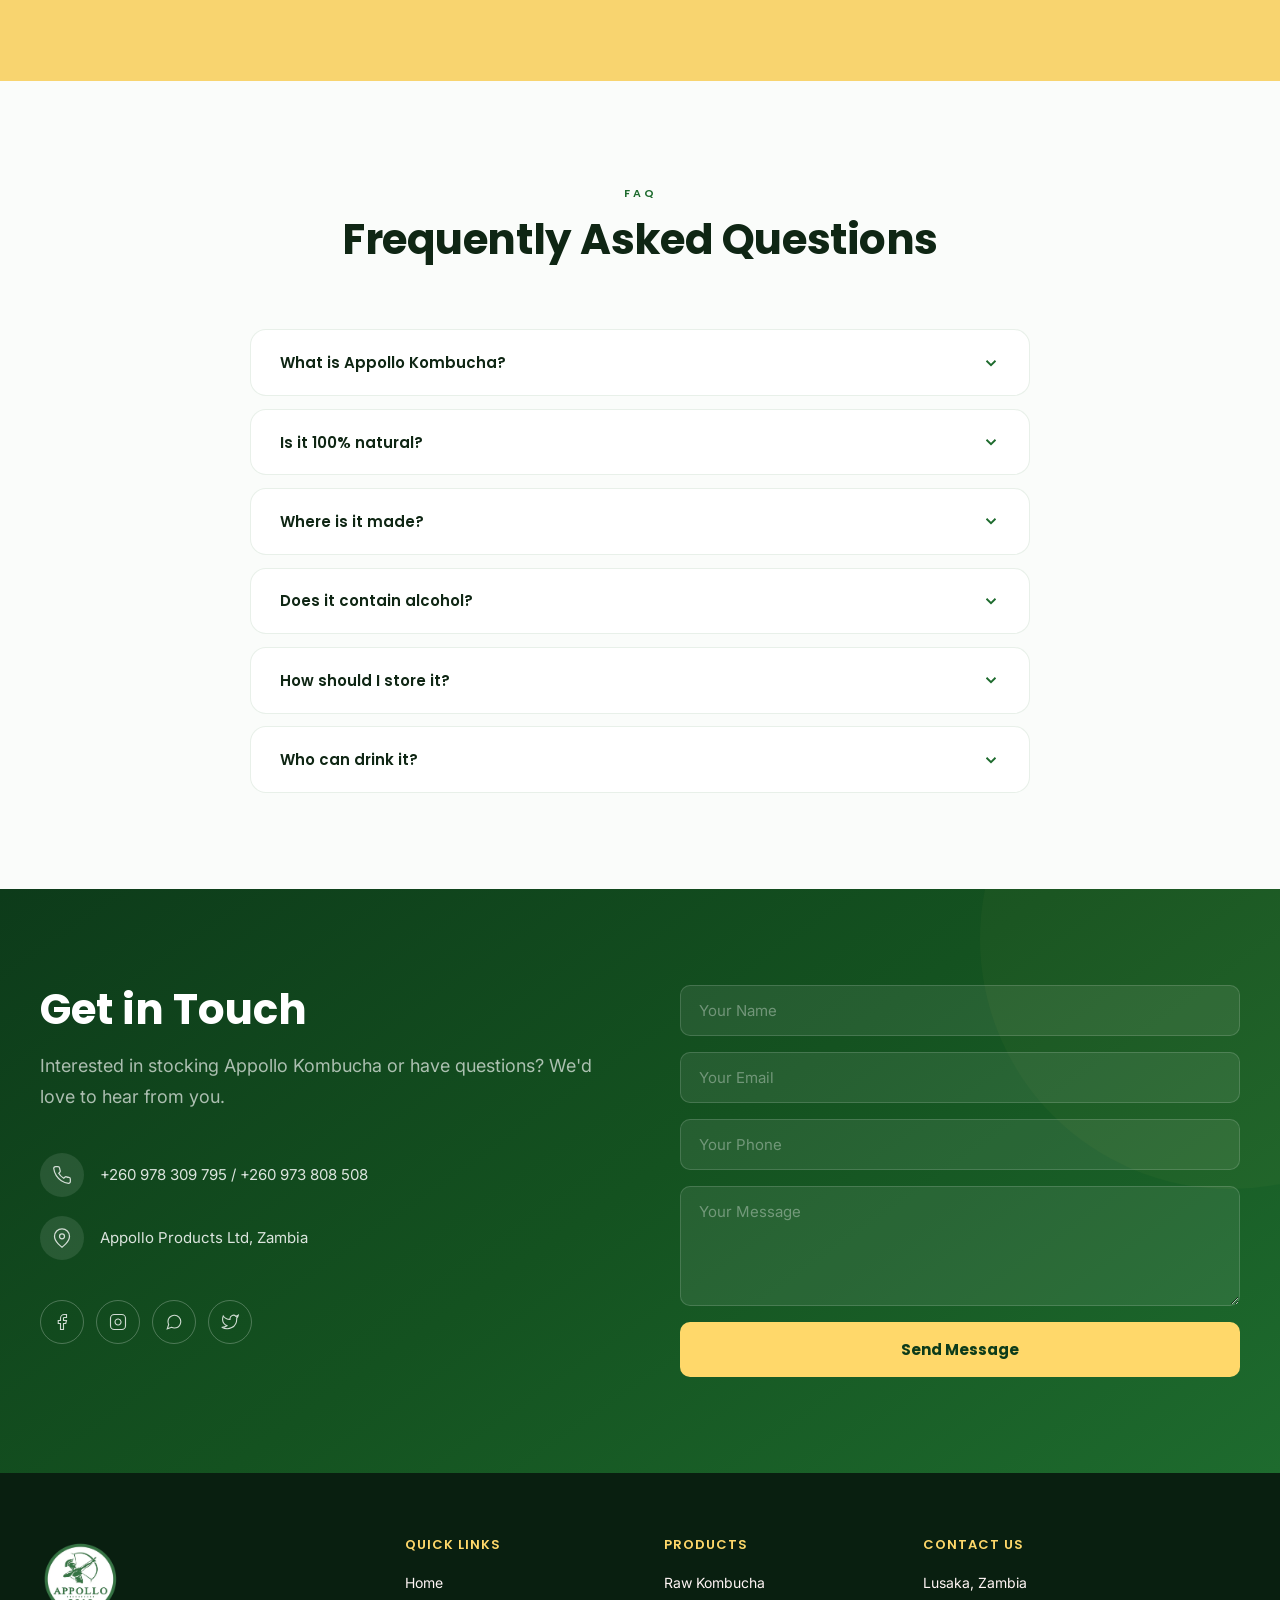
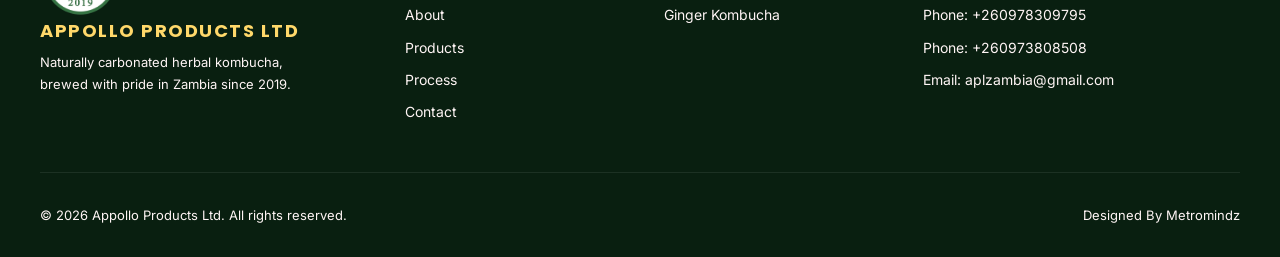
==== commit 3e9db494: "Add files via upload" ====
--- a/index.html
+++ b/index.html
@@ -91,6 +91,11 @@
         gap: 1.5rem !important;
       }
 
+      .hero {
+        min-height: auto !important;
+        padding: 100px 1.5rem 40px !important;
+      }
+
       /* Image goes above text on mobile */
       .about-visual-col {
         order: 1;
@@ -103,7 +108,7 @@
       }
 
       .about-img-wrap {
-        max-width: 300px;
+        max-width: 360px;
         margin: 0 auto;
       }
 
@@ -116,12 +121,12 @@
       .since-badge {
         right: 0rem !important;
         bottom: 0.5rem !important;
-        padding: 0.6rem 1rem !important;
-        font-size: 13px !important;
+        padding: 0.45rem 0.85rem !important;
+        font-size: 11.5px !important;
       }
 
       .since-badge .year {
-        font-size: 22px !important;
+        font-size: 19px !important;
       }
 
       /* Tighten text */
@@ -141,14 +146,14 @@
       }
 
       .about .section-inner {
-        padding: 2.5rem 1.25rem !important;
+        padding: 2rem 1.25rem !important;
       }
     }
 
     /* ── Very small phones (max 400px) ── */
     @media (max-width: 400px) {
       .about-img-wrap {
-        max-width: 240px;
+        max-width: 280px;
       }
 
       .about-text-col h2 {
--- a/style.css
+++ b/style.css
@@ -1802,12 +1802,12 @@
   }
 
   .about-img-wrap {
-    height: 260px;
-    padding: 1.5rem;
+    height: auto;
+    padding: 1rem;
   }
 
   .since-badge .year {
-    font-size: 36px;
+    font-size: 24px;
   }
 
   .benefit-card {
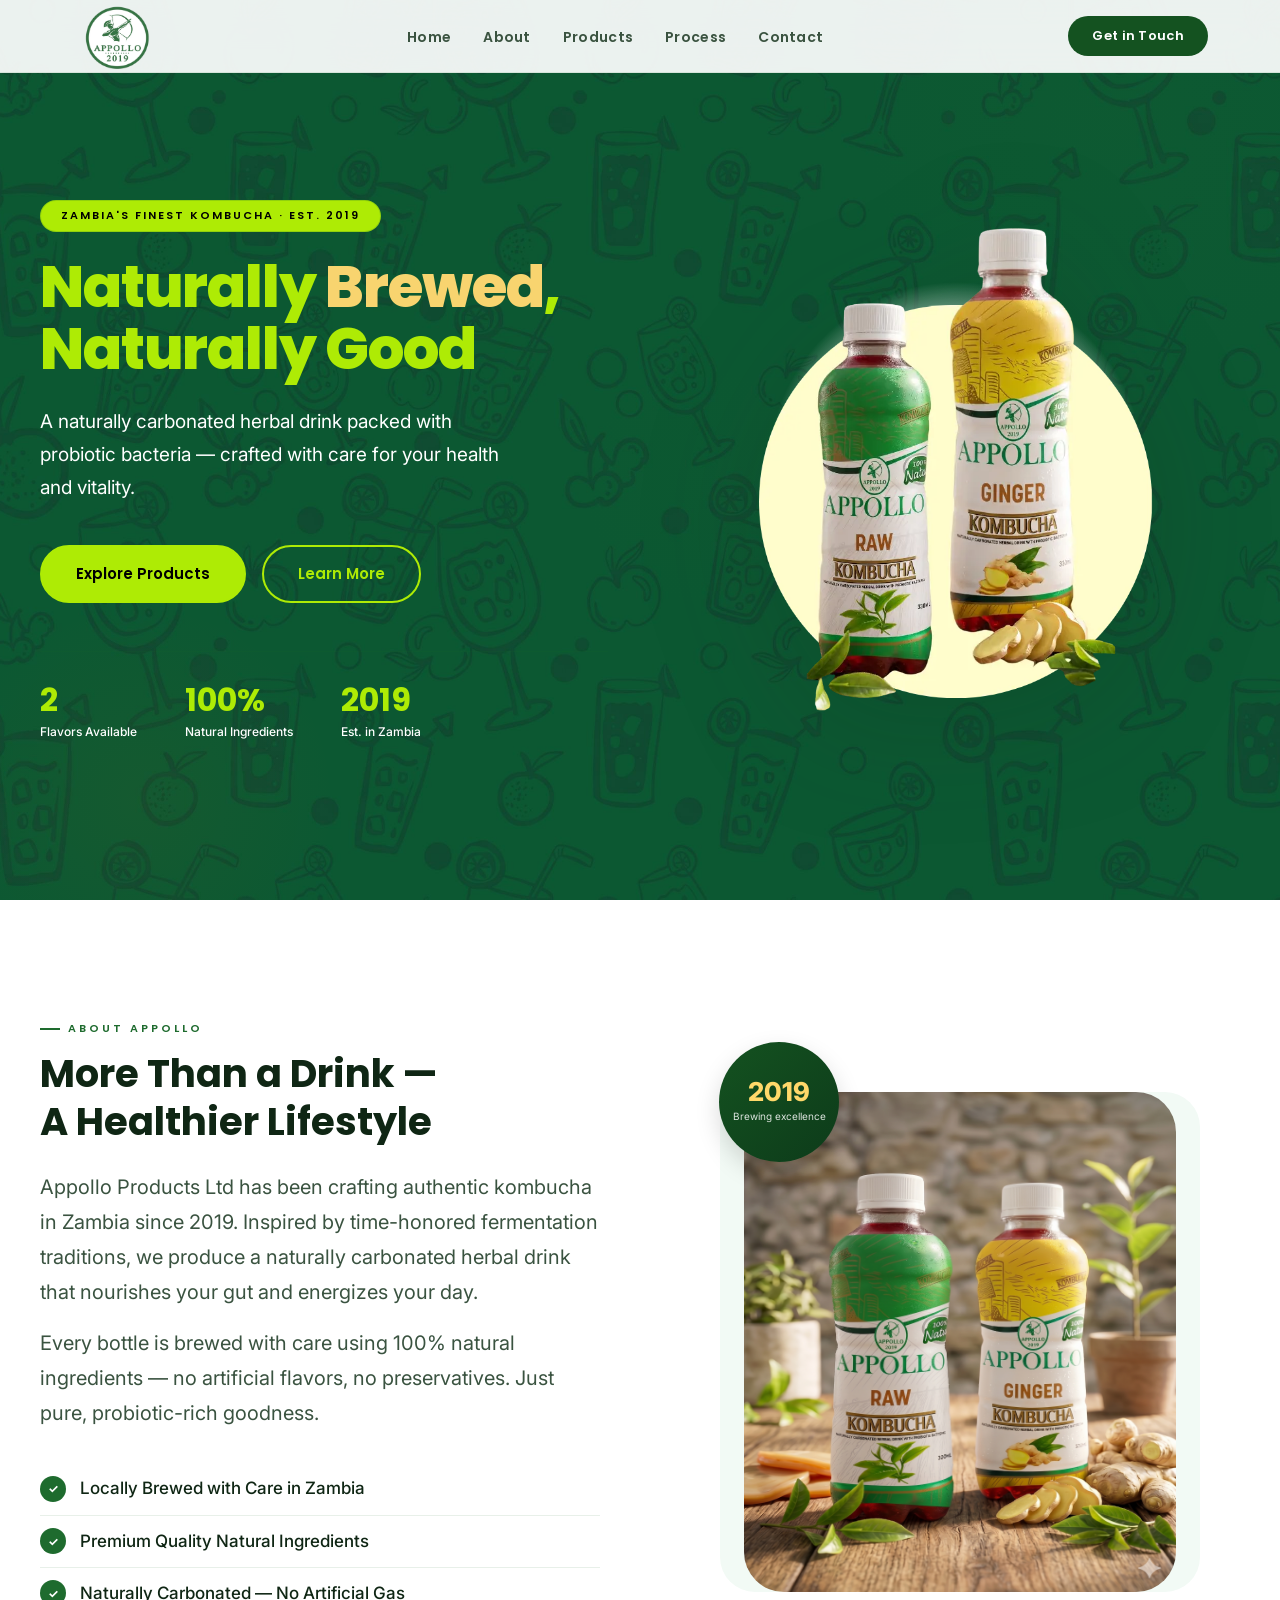
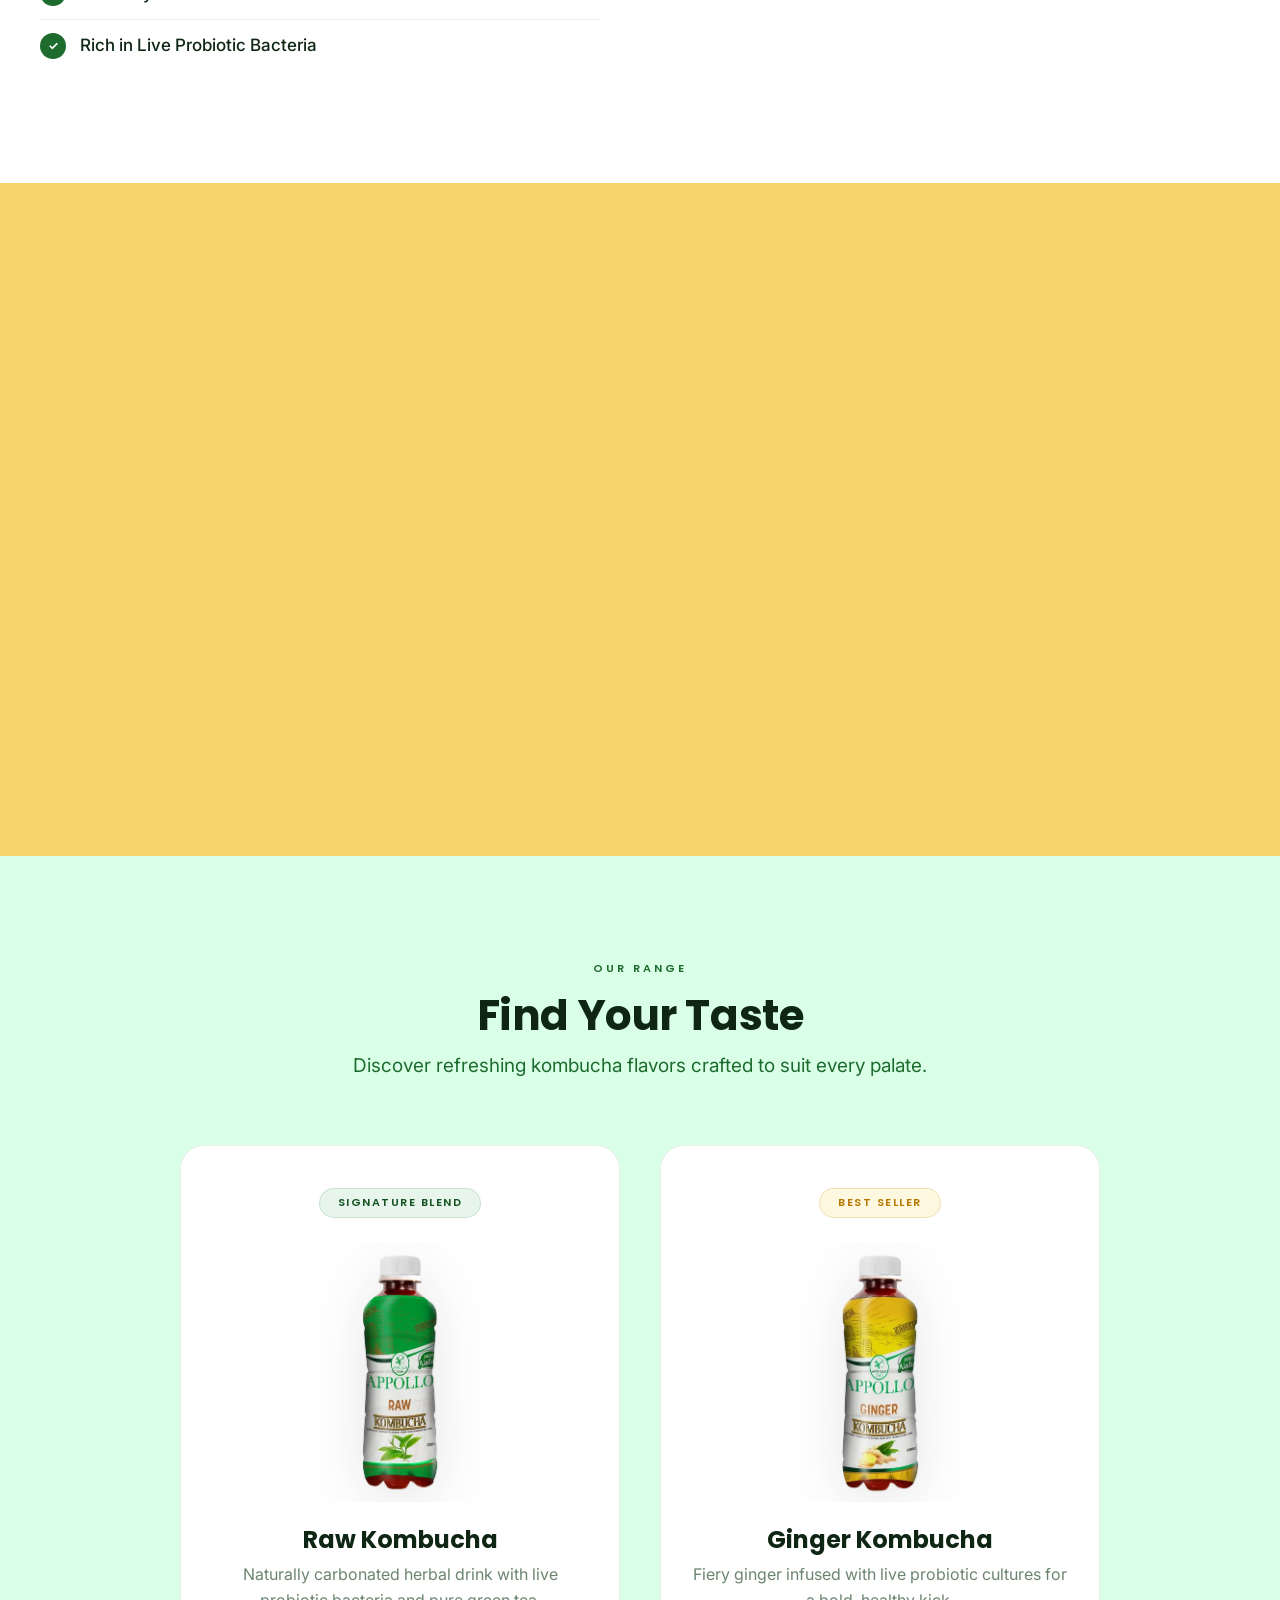
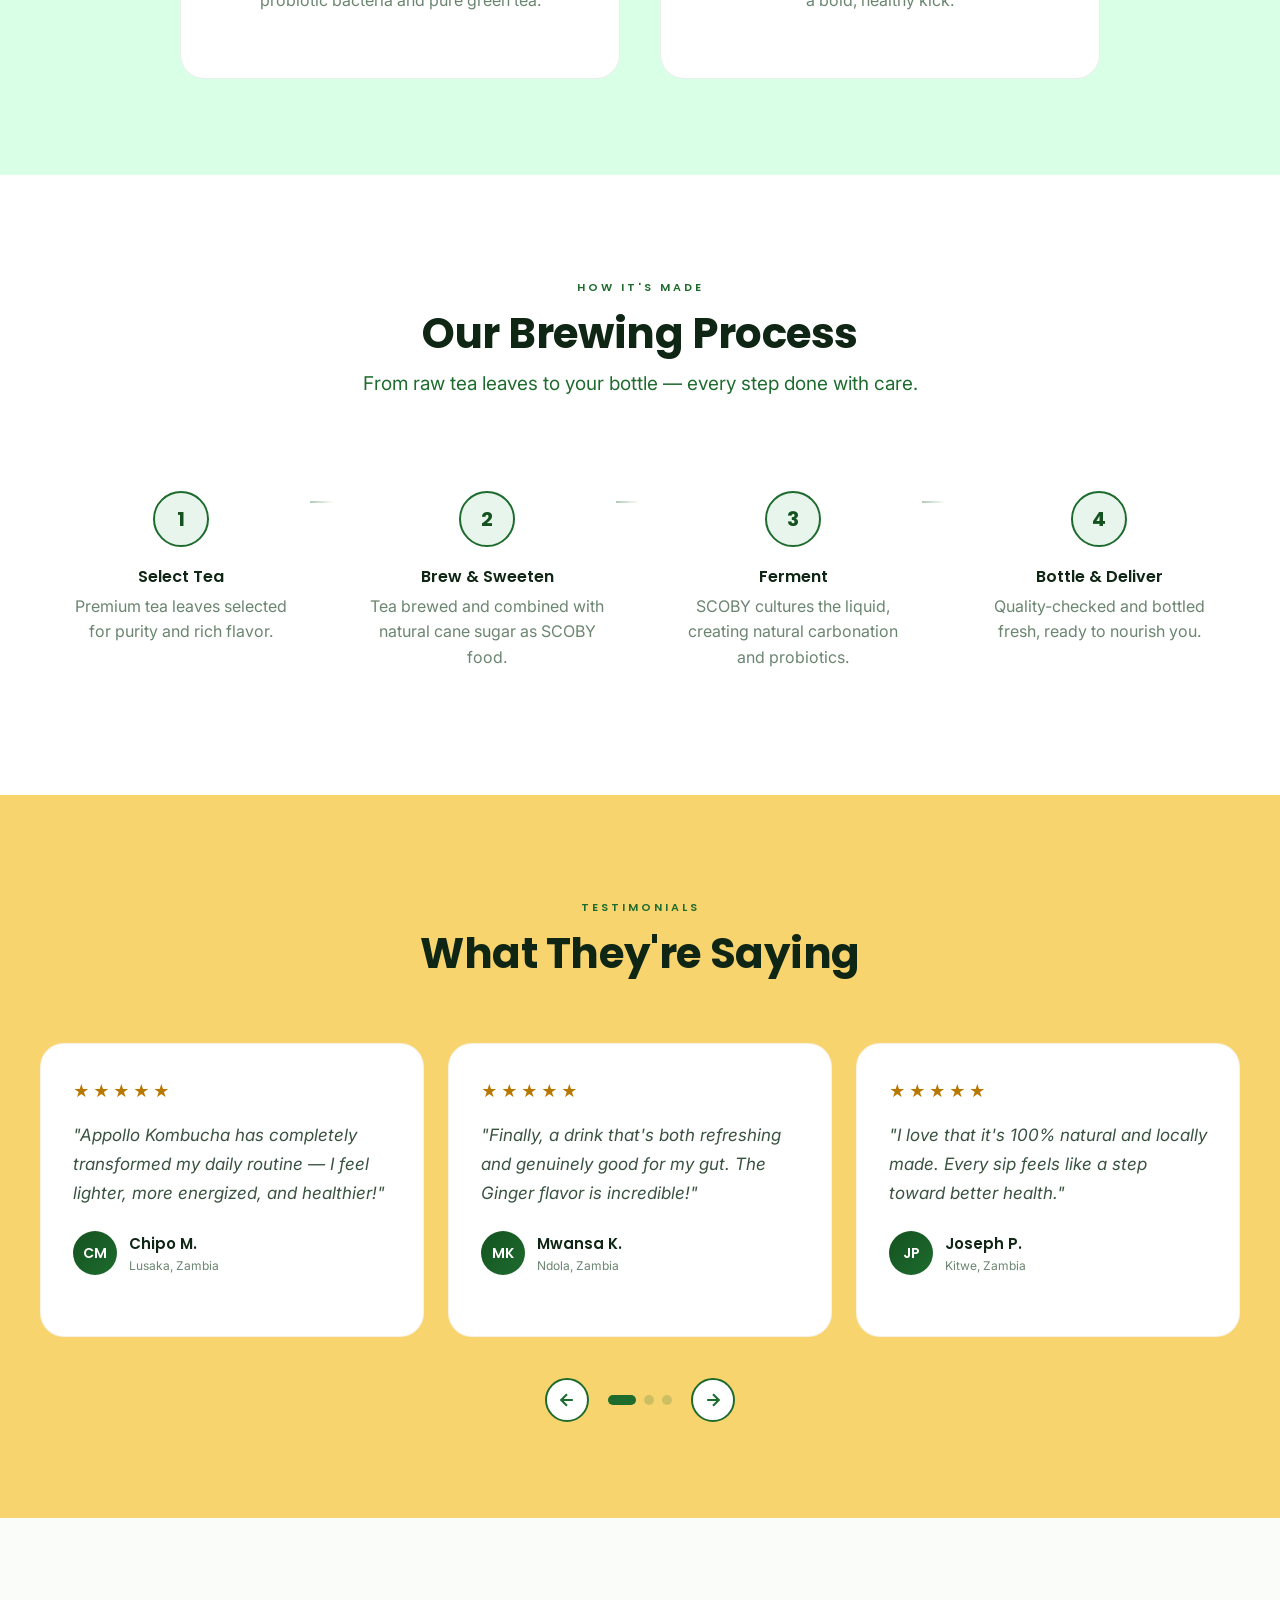
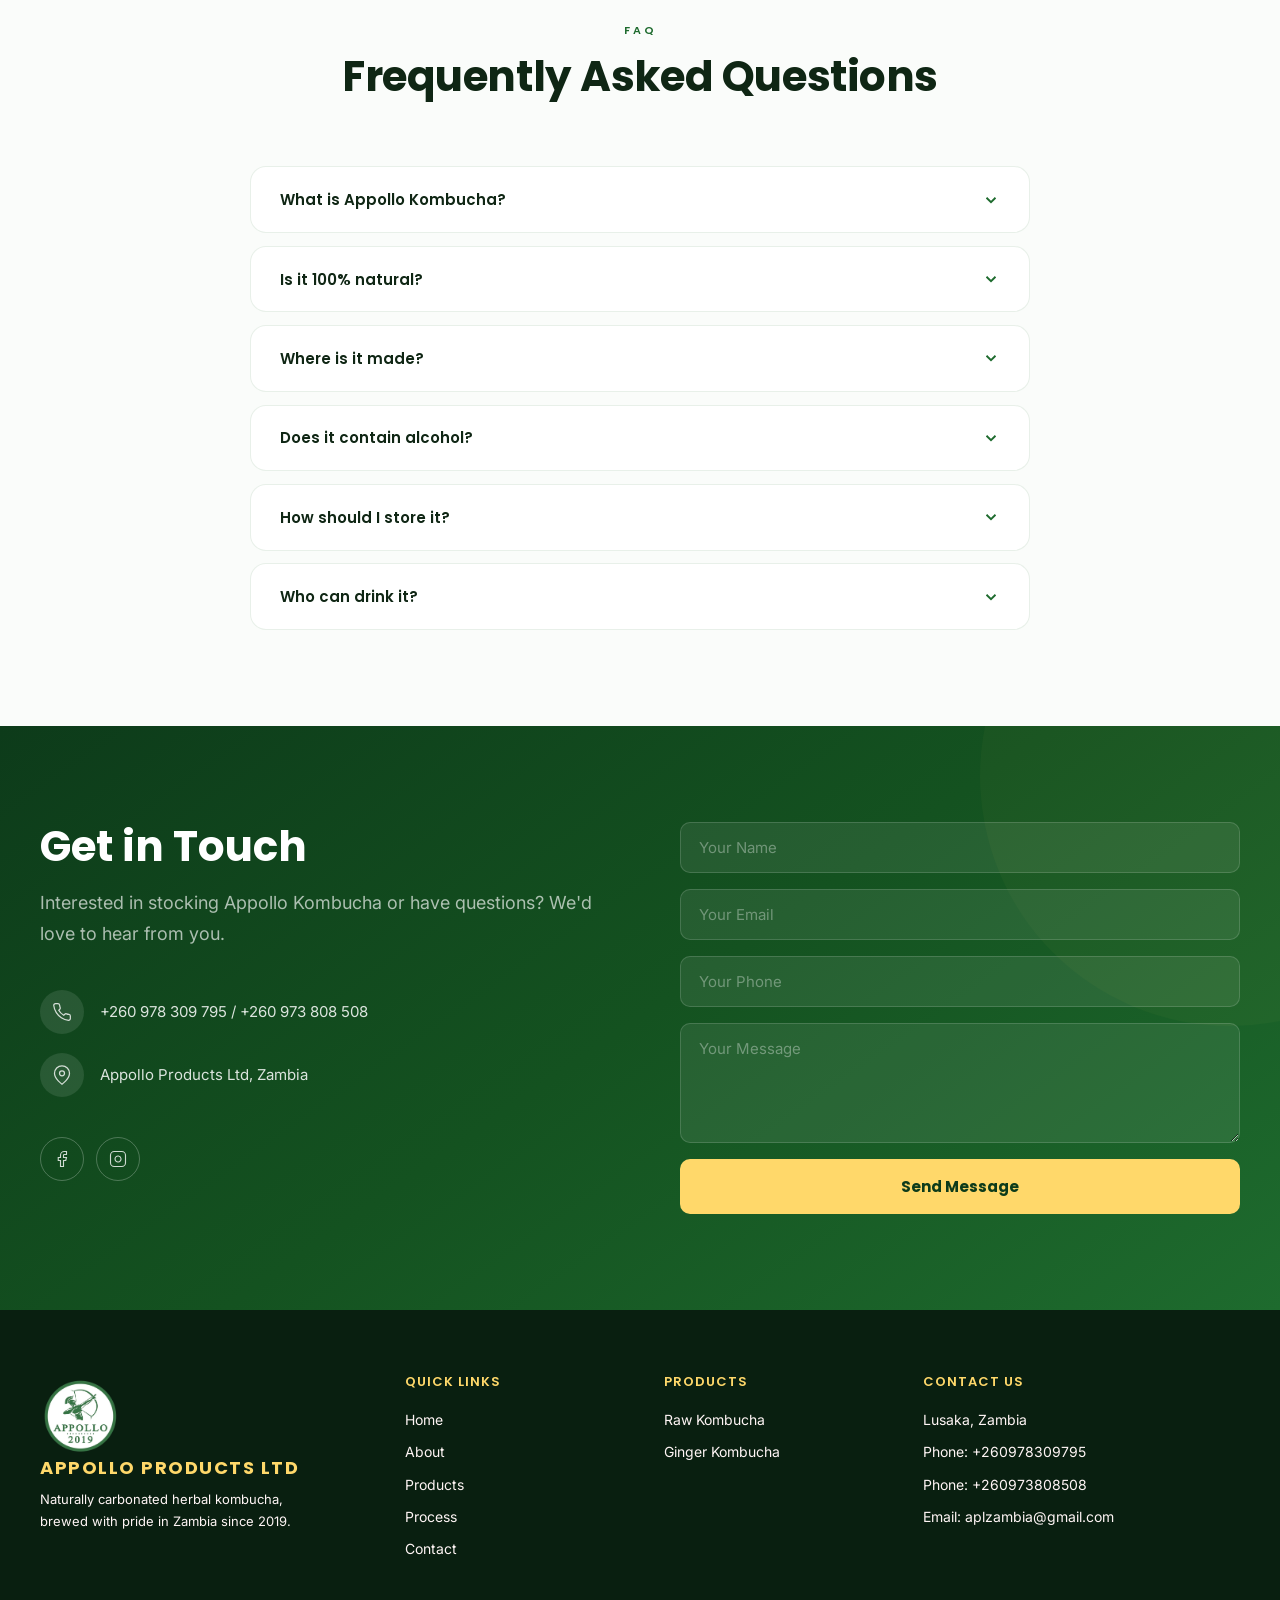
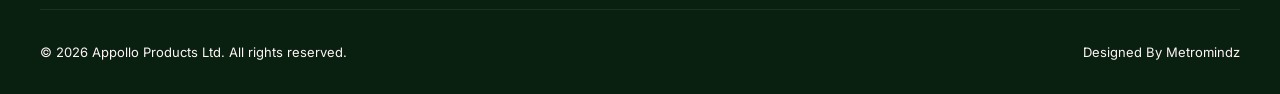
==== commit 2f8b60d7: "Add files via upload" ====
--- a/index.html
+++ b/index.html
@@ -23,45 +23,181 @@
       width: 100%;
       margin: 0;
       padding: 0;
-      overflow-x: hidden; /* Prevent horizontal scroll / white space on right */
+      overflow-x: hidden;
       position: relative;
     }
 
     /* ═══════════════════════════════════════════════
-       ABOUT SECTION — fixes
+       PROCESS SECTION — reduce excessive gap between steps
     ═══════════════════════════════════════════════ */
-
-    /* Desktop: increase image size and optimize layout */
-    .about-grid {
-      gap: 5rem !important;
-      align-items: center;
-      max-width: 1100px;
-      margin: 0 auto;
-    }
-
-    /* The image wrapper — larger for desktop */
-    .about-img-wrap {
-      position: relative;
-      display: flex;
-      align-items: center;
-      justify-content: center;
-    }
-
-    .about-img-wrap img {
-      width: 100%;
-      max-width: 480px; /* Increased to 480px for better impact */
-      height: auto;
-      display: block;
-      margin: 0 auto;
-      filter: drop-shadow(0 20px 40px rgba(0,0,0,0.12));
-    }
-
-    /* Reduce vertical padding in About section to fix "empty space" */
-    .about .section-inner {
-      padding: 4rem 2rem !important;
-    }
-
-    /* ── TABLET (max 900px): side-by-side, compact ── */
+    .process-steps {
+      gap: 1.5rem !important;
+    }
+
+    .step {
+      padding: 1.75rem 1.5rem !important;
+    }
+
+    @media (max-width: 768px) {
+      .process-steps {
+        display: grid !important;
+        grid-template-columns: 1fr 1fr !important;
+        gap: 1rem !important;
+      }
+
+      .step {
+        padding: 1.4rem 1.25rem !important;
+      }
+
+      .step-num {
+        width: 42px !important;
+        height: 42px !important;
+        font-size: 16px !important;
+        margin-bottom: 0.75rem !important;
+      }
+
+      .step h3 {
+        font-size: 15px !important;
+        margin-bottom: 0.4rem !important;
+      }
+
+      .step p {
+        font-size: 13.5px !important;
+        line-height: 1.55 !important;
+      }
+
+      .process .section-inner {
+        padding-bottom: 3rem !important;
+      }
+    }
+
+    @media (max-width: 480px) {
+      .process-steps {
+        grid-template-columns: 1fr 1fr !important;
+        gap: 0.75rem !important;
+      }
+
+      .step {
+        padding: 1.2rem 1rem !important;
+      }
+
+      .step p {
+        font-size: 12.5px !important;
+      }
+    }
+
+    @media (max-width: 360px) {
+      .process-steps {
+        grid-template-columns: 1fr !important;
+        gap: 0.75rem !important;
+      }
+    }
+
+    /* ═══════════════════════════════════════════════
+       GENERAL MOBILE POLISH
+    ═══════════════════════════════════════════════ */
+    @media (max-width: 768px) {
+      .benefits-grid {
+        grid-template-columns: 1fr 1fr !important;
+        gap: 1rem !important;
+      }
+
+      .benefit-card {
+        padding: 1.4rem 1.2rem !important;
+      }
+
+      .benefit-card h3 {
+        font-size: 14px !important;
+      }
+
+      .benefit-card p {
+        font-size: 13px !important;
+      }
+    }
+
+    @media (max-width: 400px) {
+      .benefits-grid {
+        grid-template-columns: 1fr 1fr !important;
+        gap: 0.75rem !important;
+      }
+    }
+
+    @media (max-width: 540px) {
+      .products-grid {
+        grid-template-columns: 1fr !important;
+        max-width: 320px;
+        margin: 0 auto;
+      }
+    }
+
+    @media (max-width: 480px) {
+      .hero-stats {
+        gap: 1.5rem 1rem !important;
+        flex-wrap: wrap;
+        justify-content: center;
+        max-width: 100%;
+      }
+
+      .stat-item {
+        min-width: 70px;
+        text-align: center;
+        flex: 1 1 30%;
+      }
+    }
+
+    @media (max-width: 768px) {
+      .contact-grid {
+        gap: 2rem !important;
+      }
+    }
+
+    @media (max-width: 480px) {
+      .faq-q {
+        font-size: 14px !important;
+        padding: 1rem 1.1rem !important;
+      }
+
+      .faq-a p {
+        font-size: 13.5px !important;
+        padding: 0 1.1rem 1rem !important;
+      }
+    }
+
+    @media (max-width: 480px) {
+      .section-header h2 {
+        font-size: clamp(22px, 6vw, 30px) !important;
+      }
+
+      .section-header p {
+        font-size: 14px !important;
+      }
+    }
+
+    @media (max-width: 640px) {
+      .footer-top {
+        gap: 1.5rem !important;
+      }
+
+      .footer-brand-col {
+        grid-column: 1 / -1 !important;
+      }
+    }
+
+    /* ═══════════════════════════════════════════════
+       FIX 1 — HERO STATS: reduce gap below buttons on mobile
+    ═══════════════════════════════════════════════ */
+    @media (max-width: 640px) {
+      .hero-stats {
+        margin-top: 1.2rem !important;
+        padding-top: 1.2rem !important;
+      }
+    }
+
+    /* ═══════════════════════════════════════════════
+       FIX 2 & 3 — ABOUT: tighter image wrap + alignment
+    ═══════════════════════════════════════════════ */
+
+    /* Tablet: side-by-side, compact */
     @media (max-width: 900px) {
       .about-grid {
         display: grid !important;
@@ -83,7 +219,7 @@
       }
     }
 
-    /* ── MOBILE (max 640px): stack, generous image size ── */
+    /* Mobile: stack, tight image, correct alignment */
     @media (max-width: 640px) {
       .about-grid {
         display: flex !important;
@@ -91,12 +227,7 @@
         gap: 1.5rem !important;
       }
 
-      .hero {
-        min-height: auto !important;
-        padding: 100px 1.5rem 40px !important;
-      }
-
-      /* Image goes above text on mobile */
+      /* Image above text */
       .about-visual-col {
         order: 1;
         width: 100%;
@@ -107,225 +238,77 @@
         width: 100%;
       }
 
+      /* FIX: tighter wrapper — eliminates dead space */
       .about-img-wrap {
-        max-width: 360px;
-        margin: 0 auto;
-      }
-
+        max-width: 240px !important;
+        margin: 0 auto !important;
+        border-radius: 24px !important;
+        padding: 0 !important;
+      }
+
+      /* FIX: image fills wrapper fully — no more 80% gap */
       .about-img-wrap img {
-        max-width: 100%;
-        width: 100%;
-      }
-
-      /* Scale badge to match larger image */
+        width: 100% !important;
+        max-width: 100% !important;
+        border-radius: 20px !important;
+      }
+
+      /* Scale badge to match image */
       .since-badge {
-        right: 0rem !important;
-        bottom: 0.5rem !important;
-        padding: 0.45rem 0.85rem !important;
-        font-size: 11.5px !important;
+        height: 90px !important;
+        width: 90px !important;
+        top: -30px !important;
+        left: -10px !important;
+        padding: 0.5rem !important;
+        font-size: 13px !important;
       }
 
       .since-badge .year {
-        font-size: 19px !important;
-      }
-
-      /* Tighten text */
+        font-size: 20px !important;
+      }
+
+      .since-badge .year-label {
+        font-size: 9px !important;
+      }
+
+      /* Text alignment */
       .about-text-col h2 {
         font-size: clamp(24px, 6vw, 34px) !important;
+        text-align: left;
       }
 
       .about-text-col p {
         font-size: 15px !important;
         line-height: 1.7 !important;
         margin-bottom: 1rem !important;
+        text-align: left;
       }
 
       .about-features li {
         font-size: 13.5px !important;
         gap: 0.5rem !important;
+        justify-content: flex-start !important;
       }
 
       .about .section-inner {
-        padding: 2rem 1.25rem !important;
-      }
-    }
-
-    /* ── Very small phones (max 400px) ── */
+        padding: 2.5rem 1.25rem !important;
+      }
+
+      /* Section label left-aligned on mobile */
+      .about-text-col .section-label {
+        text-align: left;
+        display: block;
+      }
+    }
+
+    /* Very small phones */
     @media (max-width: 400px) {
       .about-img-wrap {
-        max-width: 280px;
+        max-width: 200px !important;
       }
 
       .about-text-col h2 {
         font-size: clamp(22px, 6vw, 28px) !important;
-      }
-    }
-
-    /* ═══════════════════════════════════════════════
-       PROCESS SECTION — reduce excessive gap between steps
-    ═══════════════════════════════════════════════ */
-
-    /* Desktop: tighten step grid */
-    .process-steps {
-      gap: 1.5rem !important;
-    }
-
-    .step {
-      padding: 1.75rem 1.5rem !important;
-    }
-
-    /* Connector line between steps — hide on mobile */
-    @media (max-width: 768px) {
-      .process-steps {
-        display: grid !important;
-        grid-template-columns: 1fr 1fr !important;
-        gap: 1rem !important;
-      }
-
-      .step {
-        padding: 1.4rem 1.25rem !important;
-      }
-
-      .step-num {
-        width: 42px !important;
-        height: 42px !important;
-        font-size: 16px !important;
-        margin-bottom: 0.75rem !important;
-      }
-
-      .step h3 {
-        font-size: 15px !important;
-        margin-bottom: 0.4rem !important;
-      }
-
-      .step p {
-        font-size: 13.5px !important;
-        line-height: 1.55 !important;
-      }
-
-      .process .section-inner {
-        padding-bottom: 3rem !important;
-      }
-    }
-
-    @media (max-width: 480px) {
-      .process-steps {
-        grid-template-columns: 1fr 1fr !important;
-        gap: 0.75rem !important;
-      }
-
-      .step {
-        padding: 1.2rem 1rem !important;
-      }
-
-      .step p {
-        font-size: 12.5px !important;
-      }
-    }
-
-    @media (max-width: 360px) {
-      /* Very tiny screens: single column */
-      .process-steps {
-        grid-template-columns: 1fr !important;
-        gap: 0.75rem !important;
-      }
-    }
-
-    /* ═══════════════════════════════════════════════
-       GENERAL MOBILE POLISH
-    ═══════════════════════════════════════════════ */
-
-    /* Benefits grid — 2 cols on tablet/mobile */
-    @media (max-width: 768px) {
-      .benefits-grid {
-        grid-template-columns: 1fr 1fr !important;
-        gap: 1rem !important;
-      }
-
-      .benefit-card {
-        padding: 1.4rem 1.2rem !important;
-      }
-
-      .benefit-card h3 {
-        font-size: 14px !important;
-      }
-
-      .benefit-card p {
-        font-size: 13px !important;
-      }
-    }
-
-    @media (max-width: 400px) {
-      .benefits-grid {
-        grid-template-columns: 1fr 1fr !important;
-        gap: 0.75rem !important;
-      }
-    }
-
-    /* Products grid — stack on small mobile */
-    @media (max-width: 540px) {
-      .products-grid {
-        grid-template-columns: 1fr !important;
-        max-width: 320px;
-        margin: 0 auto;
-      }
-    }
-
-    /* Hero stats — consistent spacing and wrapping */
-    @media (max-width: 480px) {
-      .hero-stats {
-        gap: 1.5rem 1rem !important;
-        flex-wrap: wrap;
-        justify-content: center;
-        max-width: 100%;
-      }
-
-      .stat-item {
-        min-width: 70px;
-        text-align: center;
-        flex: 1 1 30%;
-      }
-    }
-
-    /* Contact grid — stack properly on mobile */
-    @media (max-width: 768px) {
-      .contact-grid {
-        gap: 2rem !important;
-      }
-    }
-
-    /* FAQ — tighten on mobile */
-    @media (max-width: 480px) {
-      .faq-q {
-        font-size: 14px !important;
-        padding: 1rem 1.1rem !important;
-      }
-
-      .faq-a p {
-        font-size: 13.5px !important;
-        padding: 0 1.1rem 1rem !important;
-      }
-    }
-
-    /* Section headers — scale down gracefully */
-    @media (max-width: 480px) {
-      .section-header h2 {
-        font-size: clamp(22px, 6vw, 30px) !important;
-      }
-
-      .section-header p {
-        font-size: 14px !important;
-      }
-    }
-
-    /* Footer — tighten on mobile */
-    @media (max-width: 640px) {
-      .footer-top {
-        gap: 1.5rem !important;
-      }
-
-      .footer-brand-col {
-        grid-column: 1 / -1 !important;
       }
     }
   </style>
@@ -734,50 +717,41 @@
               <span>Appollo Products Ltd, Zambia</span>
             </div>
           </div>
+
           <div class="social-links">
-            <a href="#" class="social-btn" aria-label="Facebook">
+            <a href="https://www.facebook.com/p/Appollo-Kombucha-100086926426958/" class="social-btn" aria-label="Facebook">
               <svg width="18" height="18" viewBox="0 0 24 24" fill="none" stroke="currentColor" stroke-width="1.5">
                 <path d="M18 2h-3a5 5 0 00-5 5v3H7v4h3v8h4v-8h3l1-4h-4V7a1 1 0 011-1h3z" />
               </svg>
             </a>
-            <a href="#" class="social-btn" aria-label="Instagram">
+            <a href="https://www.instagram.com/appollokombucha" class="social-btn" aria-label="Instagram">
               <svg width="18" height="18" viewBox="0 0 24 24" fill="none" stroke="currentColor" stroke-width="1.5">
                 <rect x="2" y="2" width="20" height="20" rx="5" />
                 <path d="M16 11.37A4 4 0 1112.63 8 4 4 0 0116 11.37z" />
                 <line x1="17.5" y1="6.5" x2="17.51" y2="6.5" />
               </svg>
             </a>
-            <a href="#" class="social-btn" aria-label="WhatsApp">
-              <svg width="18" height="18" viewBox="0 0 24 24" fill="none" stroke="currentColor" stroke-width="1.5">
-                <path d="M21 11.5a8.38 8.38 0 01-.9 3.8 8.5 8.5 0 01-7.6 4.7 8.38 8.38 0 01-3.8-.9L3 21l1.9-5.7a8.38 8.38 0 01-.9-3.8 8.5 8.5 0 014.7-7.6 8.38 8.38 0 013.8-.9h.5a8.48 8.48 0 018 8v.5z" />
-              </svg>
-            </a>
-            <a href="#" class="social-btn" aria-label="Twitter">
-              <svg width="18" height="18" viewBox="0 0 24 24" fill="none" stroke="currentColor" stroke-width="1.5">
-                <path d="M23 3a10.9 10.9 0 01-3.14 1.53 4.48 4.48 0 00-7.86 3v1A10.66 10.66 0 013 4s-4 9 5 13a11.64 11.64 0 01-7 2c9 5 20 0 20-11.5a4.5 4.5 0 00-.08-.83A7.72 7.72 0 0023 3z" />
-              </svg>
-            </a>
-          </div>
-        </div>
-        <div class="contact-form-col reveal-right">
-          <div class="form-success" id="formSuccess" style="display: none; background: rgba(102, 187, 106, 0.08); border: 1px solid rgba(102, 187, 106, 0.3); color: #66bb6a; padding: 4rem 2rem; border-radius: 12px; text-align: center; flex-direction: column; align-items: center; justify-content: center; animation: fadeIn 0.4s ease-out; height: 100%;">
-            <span class="form-success-icon" style="font-size: 42px; display: block; margin-bottom: 1rem;">✅</span>
-            <h4 style="margin: 0 0 0.5rem 0; color: #fff; font-size: 24px;">Message Sent!</h4>
-            <p style="margin: 0; font-size: 16px; color: #ffffffa6; line-height: 1.6;">Thank you for reaching out. We'll get back to you shortly.</p>
-          </div>
-
-          <form class="contact-form" id="contactForm" novalidate>
-            <input type="hidden" name="access_key" value="820f38dc-11af-4af7-be88-a6ae334b7185">
-            <input type="text" name="name" placeholder="Your Name" id="contactName" required />
-            <div style="position: relative; width: 100%; display: flex; flex-direction: column;">
-              <input type="email" name="email" placeholder="Your Email" id="contactEmail" required style="width: 100%; box-sizing: border-box;" />
-              <small id="emailError" class="error-message" style="display: none; color: #ff5252; font-size: 12px; margin-top: 4px; font-weight: 500; font-family: 'Poppins', sans-serif;">Please enter a valid email address.</small>
-            </div>
-            <input type="tel" name="phone" placeholder="Your Phone" id="contactPhone" />
-            <textarea name="message" placeholder="Your Message" id="contactMessage" required></textarea>
-            <button type="submit" id="contactSubmit">Send Message</button>
-          </form>
-        </div>
+          </div>
+          <div class="contact-form-col reveal-right">
+            <div class="form-success" id="formSuccess" style="display: none; background: rgba(102, 187, 106, 0.08); border: 1px solid rgba(102, 187, 106, 0.3); color: #66bb6a; padding: 4rem 2rem; border-radius: 12px; text-align: center; flex-direction: column; align-items: center; justify-content: center; animation: fadeIn 0.4s ease-out; height: 100%;">
+              <span class="form-success-icon" style="font-size: 42px; display: block; margin-bottom: 1rem;">✅</span>
+              <h4 style="margin: 0 0 0.5rem 0; color: #fff; font-size: 24px;">Message Sent!</h4>
+              <p style="margin: 0; font-size: 16px; color: #ffffffa6; line-height: 1.6;">Thank you for reaching out. We'll get back to you shortly.</p>
+            </div>
+          </div>
+        </div>
+
+        <form class="contact-form" id="contactForm" novalidate>
+          <input type="hidden" name="access_key" value="820f38dc-11af-4af7-be88-a6ae334b7185">
+          <input type="text" name="name" placeholder="Your Name" id="contactName" required />
+          <div style="position: relative; width: 100%; display: flex; flex-direction: column;">
+            <input type="email" name="email" placeholder="Your Email" id="contactEmail" required style="width: 100%; box-sizing: border-box;" />
+            <small id="emailError" class="error-message" style="display: none; color: #ff5252; font-size: 12px; margin-top: 4px; font-weight: 500; font-family: 'Poppins', sans-serif;">Please enter a valid email address.</small>
+          </div>
+          <input type="tel" name="phone" placeholder="Your Phone" id="contactPhone" />
+          <textarea name="message" placeholder="Your Message" id="contactMessage" required></textarea>
+          <button type="submit" id="contactSubmit">Send Message</button>
+        </form>
       </div>
     </div>
   </section>
@@ -839,26 +813,22 @@
         e.preventDefault();
 
         let isValid = true;
-        
-        // Fields
+
         const name = document.getElementById('contactName');
         const email = document.getElementById('contactEmail');
         const message = document.getElementById('contactMessage');
         const emailError = document.getElementById('emailError');
-        
+
         const emailPattern = /^[^\s@]+@[^\s@]+\.[^\s@]+$/;
 
-        // Reset styles
         [name, email, message].forEach(el => el.style.borderColor = '');
         emailError.style.display = 'none';
 
-        // Validate Name
         if (!name.value.trim()) {
           name.style.borderColor = '#ff5252';
           isValid = false;
         }
 
-        // Validate Email
         if (!emailPattern.test(email.value)) {
           email.style.borderColor = '#ff5252';
           emailError.textContent = 'Please enter a valid email address.';
@@ -866,7 +836,6 @@
           isValid = false;
         }
 
-        // Validate Message
         if (!message.value.trim()) {
           message.style.borderColor = '#ff5252';
           isValid = false;
@@ -889,8 +858,8 @@
           if (result.success) {
             successMessage.style.display = "flex";
             form.style.display = "none";
-            setTimeout(() => { 
-              successMessage.style.display = "none"; 
+            setTimeout(() => {
+              successMessage.style.display = "none";
               form.style.display = "flex";
               form.reset();
             }, 5000);
@@ -907,4 +876,4 @@
     }
   </script>
 </body>
-</html>
+</html>
--- a/style.css
+++ b/style.css
@@ -467,7 +467,7 @@
 
 .hero-badge {
   display: inline-block;
-  background:#aeeb05;
+  background: #aeeb05;
   border: 1.5px solid #1e6b2e33;
   color: black;
   font-family: 'Poppins', sans-serif;
@@ -496,7 +496,7 @@
 
 .hero-sub {
   font-size: 19px;
-  color:#ffffff;
+  color: #ffffff;
   line-height: 1.75;
   margin-bottom: 2.5rem;
   max-width: 480px;
@@ -513,9 +513,9 @@
   align-items: center;
   background: #aeeb05;
   color: rgb(0, 0, 0);
-  border: 2px solid  #aeeb05;
+  border: 2px solid #aeeb05;
   padding: 15px 34px;
-  border-radius: var(--radius-full) ;
+  border-radius: var(--radius-full);
   font-family: 'Poppins', sans-serif;
   font-size: 15px;
   font-weight: 600;
@@ -525,9 +525,9 @@
 }
 
 .btn-primary:hover {
-  background:var(--green-dark);
+  background: var(--green-dark);
   transform: translateY(-3px);
-  color:white;
+  color: white;
   box-shadow: 0 10px 28px #1e6b2e4d;
 }
 
@@ -749,25 +749,29 @@
 
 .about-img-wrap {
   max-width: 480px;
-  margin:0 auto;
-  position: relative; /* important for positioning badge */
+  margin: 0 auto;
+  position: relative;
   background: var(--mint);
   border-radius: 35px;
   overflow: visible;
   display: flex;
   align-items: center;
   justify-content: center;
-}
+  transition: box-shadow var(--transition);
+}
+
 .about-img-wrap:hover {
   box-shadow: var(--shadow-lg);
 }
 
+/* FIX: was 80% — now 100% to fill the wrapper with no dead space */
 .about-img-wrap img {
   width: 90%;
   height: auto;
   max-height: 500px;
   display: block;
   border-radius: 40px;
+  transition: transform var(--transition);
 }
 
 .about-img-wrap:hover img {
@@ -776,9 +780,9 @@
 
 .since-badge {
   position: absolute;
-  top: -50px;   /* pushes outside */
-  left: -1px; 
-  bottom: auto;   /* pushes outside */
+  top: -50px;
+  left: -1px;
+  bottom: auto;
   width: 120px;
   height: 120px;
   border-radius: 50%;
@@ -789,8 +793,9 @@
   justify-content: center;
   text-align: center;
   color: white;
-  box-shadow: 0 10px 25px rgba(0,0,0,0.15);
+  box-shadow: 0 10px 25px rgba(0, 0, 0, 0.15);
   z-index: 2;
+  transition: transform var(--transition), box-shadow var(--transition);
 }
 
 .since-badge:hover {
@@ -805,13 +810,13 @@
   color: var(--gold-warm);
 }
 
-
 .since-badge .year-label {
   font-size: 10px;
   opacity: 0.85;
   margin-top: 3px;
   padding: 0 8px;
 }
+
 /* ═══════════════════════════════════════════════
    S3 — BENEFITS (Cream)
    ═══════════════════════════════════════════════ */
@@ -833,7 +838,6 @@
   text-align: center;
   border: 1px solid #b8780014;
   transition: transform 0.35s var(--ease-bounce), box-shadow 0.35s ease;
-  
 }
 
 .benefit-card:hover {
@@ -1483,9 +1487,9 @@
 }
 
 .footer-brand-row {
-    display: flex;
-  flex-direction: column;   /* 🔥 makes logo go above */
-  align-items: flex-start; 
+  display: flex;
+  flex-direction: column;
+  align-items: flex-start;
 }
 
 .footer-logo-img {
@@ -1555,7 +1559,7 @@
 /* ═══════════════════════════════════════════════
    RESPONSIVE
    ═══════════════════════════════════════════════ */
-@media (max-width:1100px) {
+@media (max-width: 1100px) {
   .nav-inner {
     padding: 0 1.5rem;
   }
@@ -1609,7 +1613,7 @@
   }
 }
 
-@media (max-width:768px) {
+@media (max-width: 768px) {
   .nav-links {
     position: fixed;
     top: 0;
@@ -1626,6 +1630,7 @@
     z-index: 999;
     visibility: hidden;
   }
+
   .nav-links.open {
     transform: translateX(0);
     visibility: visible;
@@ -1735,6 +1740,7 @@
     grid-template-columns: 1fr;
     gap: 3rem;
   }
+
   .footer-brand {
     text-align: center;
   }
@@ -1745,11 +1751,10 @@
     text-align: center;
   }
 
-     .footer-brand-row {
-    align-items: center;     /* center logo horizontally */
-    text-align: center;      /* center text */
-  }
-  
+  .footer-brand-row {
+    align-items: center;
+    text-align: center;
+  }
 
   .footer-col ul {
     align-items: center;
@@ -1762,7 +1767,7 @@
   }
 }
 
-@media (max-width:576px) {
+@media (max-width: 576px) {
   .hero h1 {
     font-size: 30px;
   }
@@ -1802,12 +1807,12 @@
   }
 
   .about-img-wrap {
-    height: auto;
-    padding: 1rem;
+    height: 260px;
+    padding: 1.5rem;
   }
 
   .since-badge .year {
-    font-size: 24px;
+    font-size: 36px;
   }
 
   .benefit-card {
@@ -1823,7 +1828,7 @@
   }
 }
 
-@media (max-width:400px) {
+@media (max-width: 400px) {
   .nav-inner {
     padding: 0 1rem;
     height: 72px;
